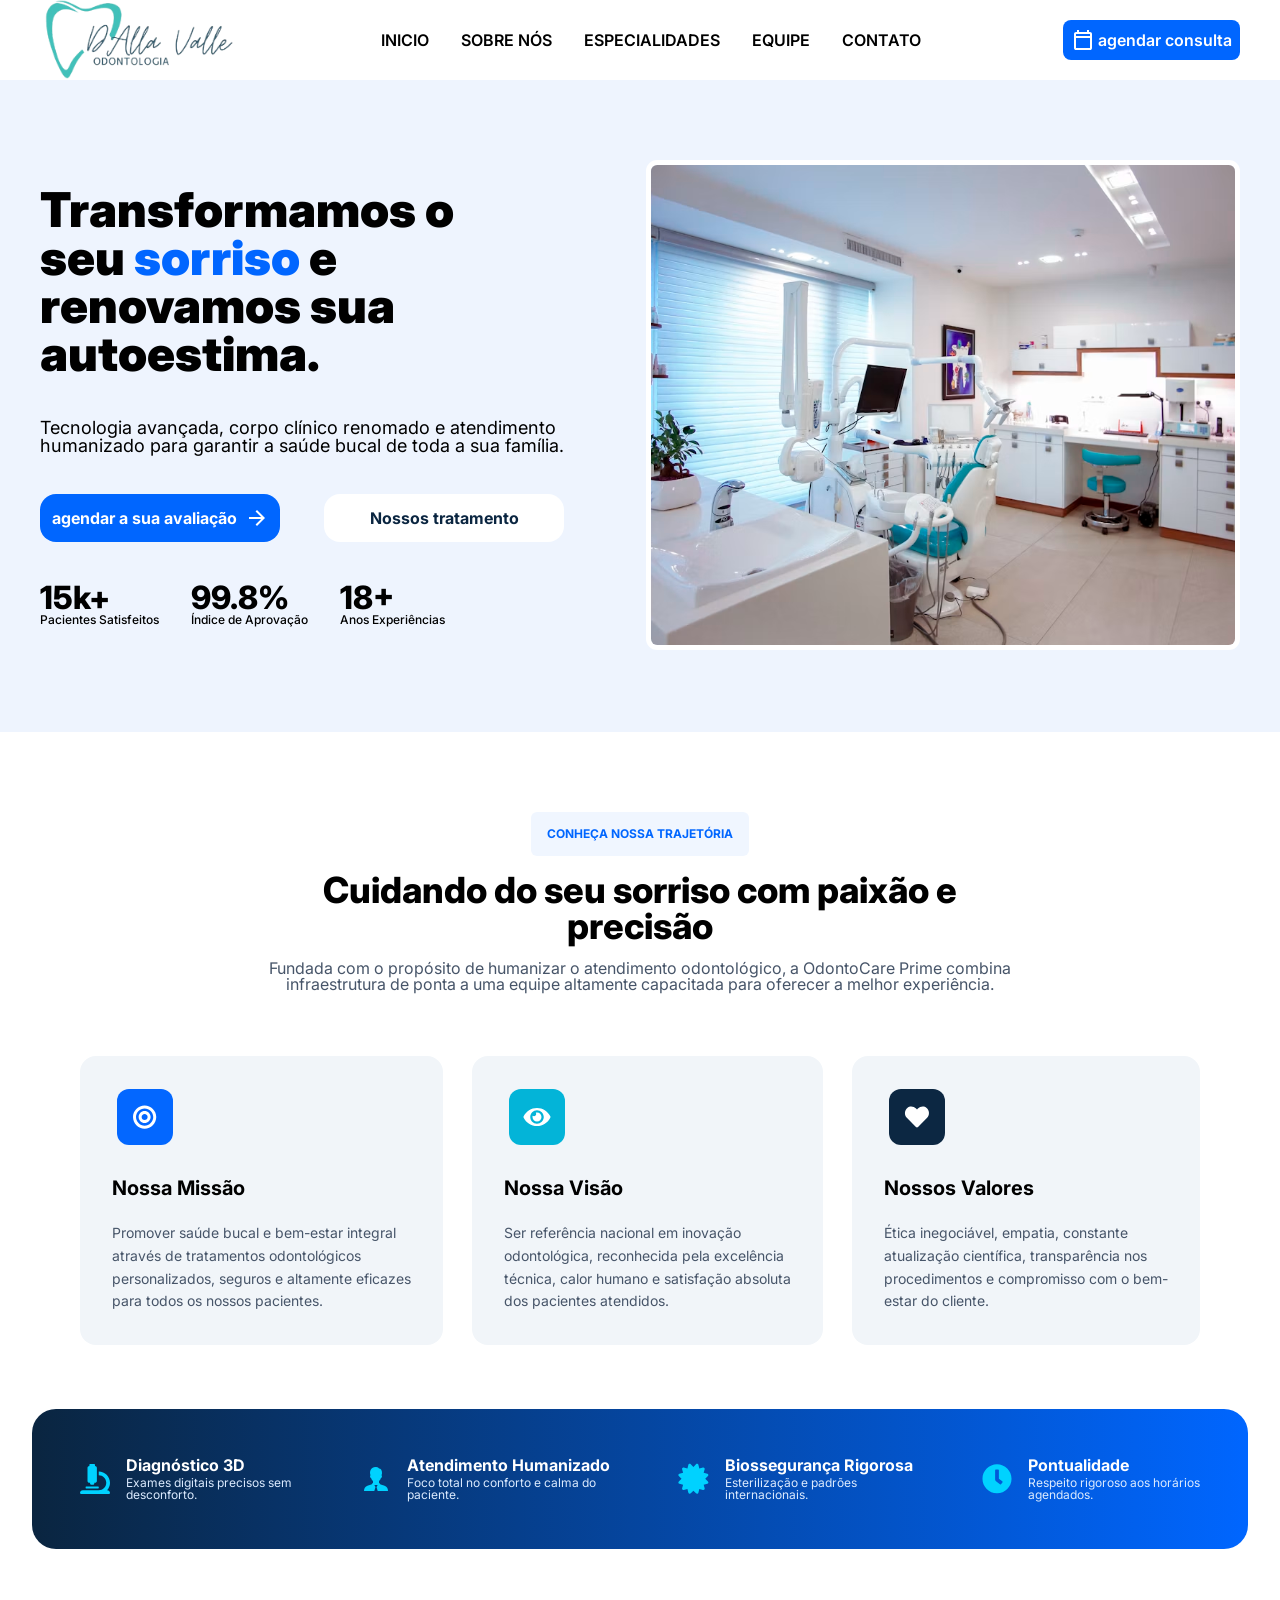
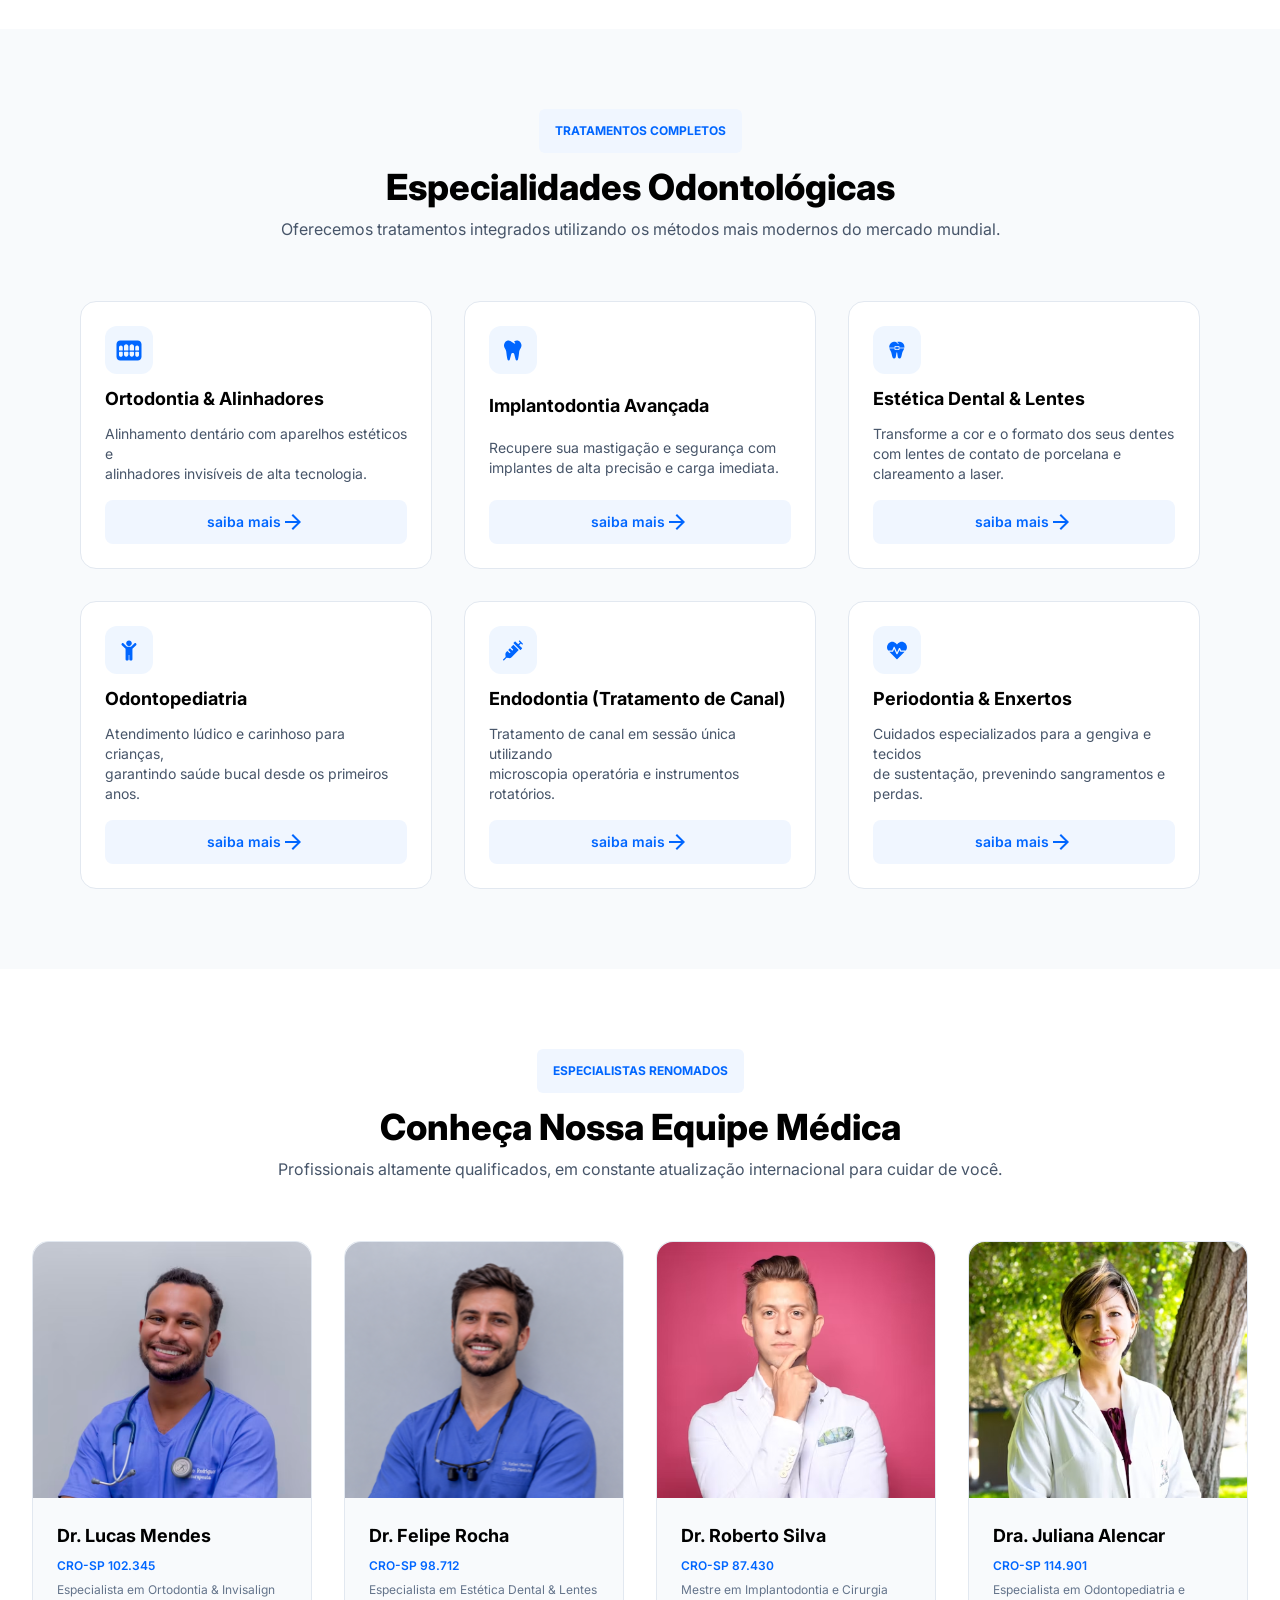
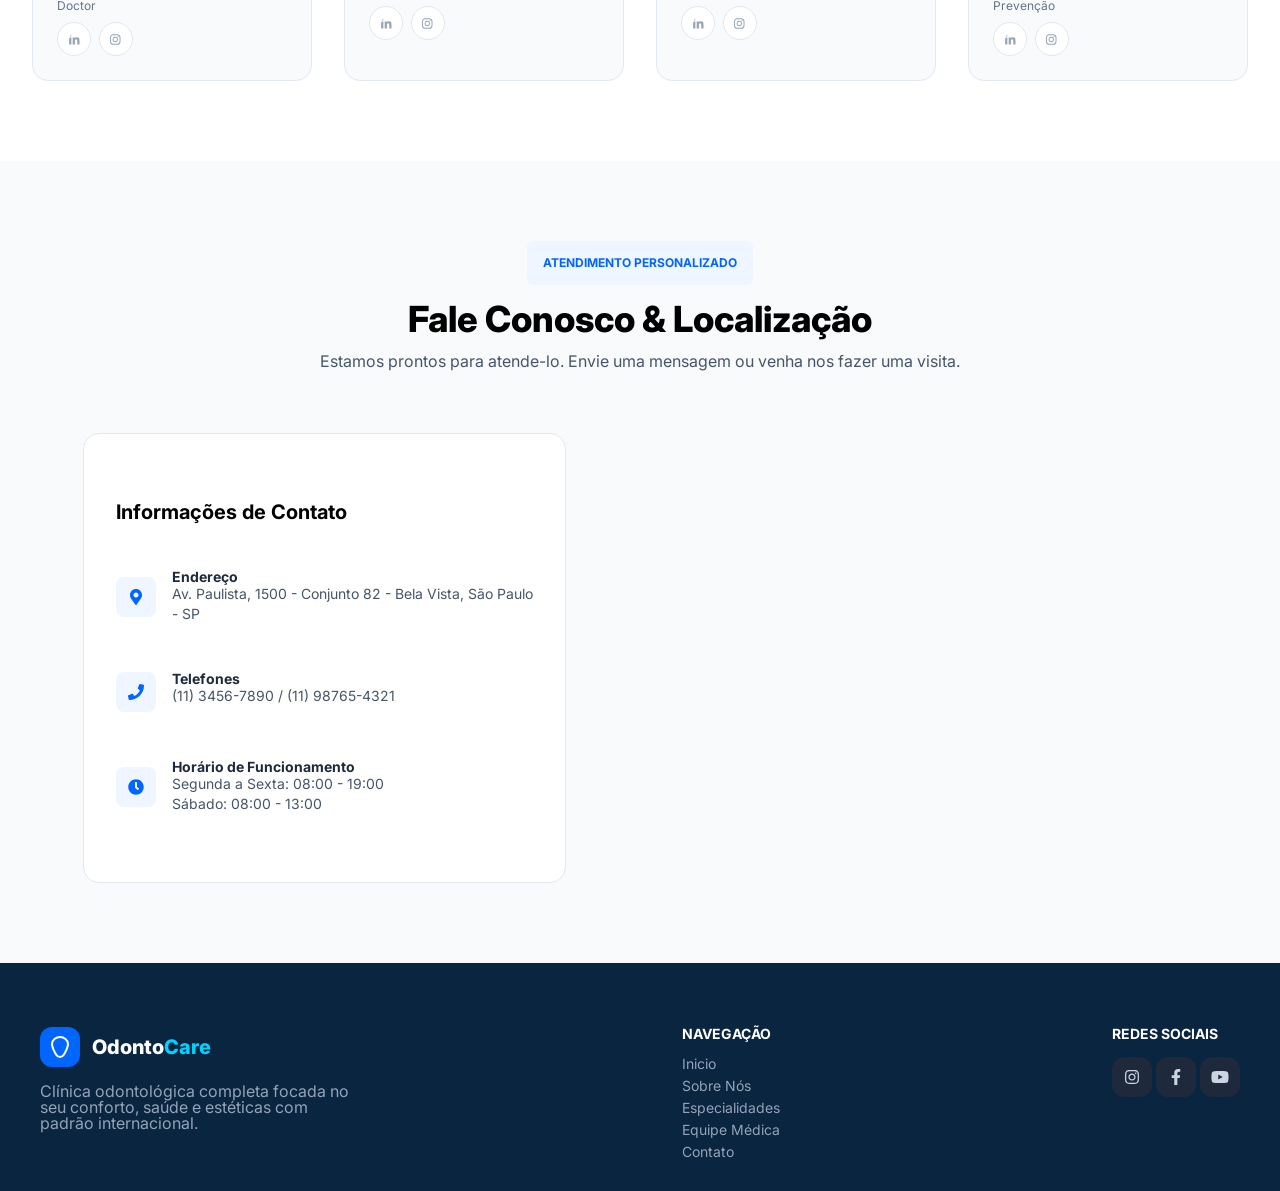
==== index.html @ a1c6c40a "Rename inicio.html to index.html" ====
<!DOCTYPE html>
<html lang="pt-br">
<head>
    <meta charset="UTF-8">
    <meta name="viewport" content="width=device-width, initial-scale=1.0">
    <link rel="stylesheet" href="css/reset.css">
    <link rel="stylesheet" href="css/style.css">
    <link rel="stylesheet" href="css/inicio.css">
    <title>Odontologia Dalla Valle</title>
</head>
<body>
    <header>
        <div class="containerHeader">
            <div class="logo">
                <a href="inicio.html">
                    <img src="img/logo.png" alt="logo">
                </a>
            </div>
            <nav>
                <a href="inicio.html">inicio</a>
                <a href="sobre.html">sobre nós</a>
                <a href="especialidades.html">especialidades</a>
                <a href="equipe.html">equipe</a>
                <a href="contato.html">contato</a>
            </nav>
            <div class="botaocta">
                <a href="whatsapp">
                    <svg xmlns="http://www.w3.org/2000/svg" height="24px" viewBox="0 -960 960 960" width="24px" fill="currentColor"><path d="M200-80q-33 0-56.5-23.5T120-160v-560q0-33 23.5-56.5T200-800h40v-80h80v80h320v-80h80v80h40q33 0 56.5 23.5T840-720v560q0 33-23.5 56.5T760-80H200Zm0-80h560v-400H200v400Zm0-480h560v-80H200v80Zm0 0v-80 80Z"/></svg>
                    agendar consulta
                </a>
            </div>
        </div>
        
    </header>
    <main>
        <section class="inicio">
            <div class="containerInicio">
                <div class="containerText">
                    <h1>Transformamos o<br>
                        seu <b style="color: #0066FF;">sorriso</b> e<br>
                        renovamos sua<br>
                        autoestima.
                    </h1>
                    <h2>
                        Tecnologia avançada, corpo clínico renomado e atendimento<br>
                        humanizado para garantir a saúde bucal de toda a sua família.
                    </h2>
                    <div class="buttons">
                        <a href="" id="button1">
                            agendar a sua avaliação
                            <svg xmlns="http://www.w3.org/2000/svg" height="24px" viewBox="0 -960 960 960" width="24px" fill="currentColor"><path d="M647-440H160v-80h487L423-744l57-56 320 320-320 320-57-56 224-224Z"/></svg>
                        </a>
                        <a href="" id="button2">Nossos tratamento</a>
                    </div>
                    <div class="stats">
                        <div class="info">
                            <h3>15k+</h3>
                            <p>Pacientes Satisfeitos</p>
                        </div>
                        <div class="info">
                            <h3>99.8%</h3>
                            <p>Índice de Aprovação</p>
                        </div>
                        <div class="info">
                            <h3>18+</h3>
                            <p>Anos Experiências</p>
                        </div>
                    </div>
                </div>
                <div id="imgInicio">
                    <img src="img/Dentista sorrindo e atendendo paciente.svg" alt="clinica">
                </div>
            </div>    
        </section>
        <section class="sobre">
            <div class="containerSobre">
                <div class="tituloSobre">
                    <p style="font-size: 0.75rem; color: #0066FF; padding: 1rem; background-color: #F0F6FF; border-radius: 6px; font-weight: 700;">CONHEÇA NOSSA TRAJETÓRIA</p>
                    <h2>Cuidando do seu sorriso com paixão e<br>precisão</h2>
                    <p style="font-size: 1rem; color: #475569; text-align: center; font-weight: 400;">Fundada com o propósito de humanizar o atendimento odontológico, a OdontoCare Prime combina<br>infraestrutura de ponta a uma equipe altamente capacitada para oferecer a melhor experiência.</p>
                </div>
                <div class="cartoesSobre">
                    <div class="cartao">
                        <img src="img/missao.svg" alt="missão">
                        <h3>Nossa Missão</h3>
                        <p>Promover saúde bucal e bem-estar integral
                        <br>através de tratamentos odontológicos
                        <br>personalizados, seguros e altamente eficazes
                        <br>para todos os nossos pacientes.</p>
                    </div>
                    <div class="cartao">
                        <img src="img/visao.svg" alt="visão">
                        <h3>Nossa Visão</h3>
                        <p>Ser referência nacional em inovação
                        <br>odontológica, reconhecida pela excelência
                        <br>técnica, calor humano e satisfação absoluta
                        <br>dos pacientes atendidos.</p>
                    </div>
                    <div class="cartao">
                        <img src="img/valor.svg" alt="valor">
                        <h3>Nossos Valores</h3>
                        <p>Ética inegociável, empatia, constante
                        <br>atualização científica, transparência nos
                        <br>procedimentos e compromisso com o bem-
                        <br>estar do cliente.</p>
                    </div>
                </div>
                <div class="beneficiosSobre">
                    <div class="beneficio">
                        <img src="img/diagnostico.svg" alt="">
                        <div class="textoBeneficio">
                            <h2>Diagnóstico 3D</h2>
                            <p>Exames digitais precisos sem
                            <br>desconforto.</p>
                        </div>
                    </div>
                    <div class="beneficio">
                        <img src="img/humanizado.png" alt="">
                        <div class="textoBeneficio">
                            <h2>Atendimento Humanizado</h2>
                            <p>Foco total no conforto e calma do
                            <br>paciente.</p>
                        </div>
                    </div>
                    <div class="beneficio">
                        <img src="img/biossegurança.svg" alt="">
                        <div class="textoBeneficio">
                            <h2>Biossegurança Rigorosa</h2>
                            <p>Esterilização e padrões
                            <br>internacionais.</p>
                        </div>
                    </div>
                    <div class="beneficio">
                        <img src="img/pontualidade.svg" alt="">
                        <div class="textoBeneficio">
                            <h2>Pontualidade</h2>
                            <p>Respeito rigoroso aos horários
                            <br>agendados.</p>
                        </div>
                    </div>
                </div>
            </div>
        </section>
        <section class="containerEspecialidades">
            <div class="containerSobre" style="display: flex; flex-direction: column; gap: 4rem;">
                <div class="tituloEspecialidades">
                    <p style="font-size: 0.75rem; color: #0066FF; padding: 1rem; background-color: #F0F6FF; border-radius: 6px; font-weight: 700;">TRATAMENTOS COMPLETOS</p>
                    <h2>Especialidades Odontológicas</h2>
                    <p style="font-size: 1rem; color: #475569; text-align: center; font-weight: 400;">Oferecemos tratamentos integrados utilizando os métodos mais modernos do mercado mundial.</p>
                </div>
                <div class="especialidades">
                    <div class="cartaoEspecialidades">
                        <img src="img/alinhador.svg" alt="alinhador dental">
                        <h3>Ortodontia & Alinhadores</h3>
                        <p>Alinhamento dentário com aparelhos estéticos e
                        <br>alinhadores invisíveis de alta tecnologia.</p>
                        <a href="">saiba mais<svg xmlns="http://www.w3.org/2000/svg" height="24px" viewBox="0 -960 960 960" width="24px" fill="currentColor"><path d="M647-440H160v-80h487L423-744l57-56 320 320-320 320-57-56 224-224Z"/></svg></a>
                    </div>
                    <div class="cartaoEspecialidades">
                        <img src="img/implantodontia.svg" alt="dente">
                        <h3>Implantodontia Avançada</h3>
                        <p>Recupere sua mastigação e segurança com
                        <br>implantes de alta precisão e carga imediata.</p>
                        <a href="">saiba mais<svg xmlns="http://www.w3.org/2000/svg" height="24px" viewBox="0 -960 960 960" width="24px" fill="currentColor"><path d="M647-440H160v-80h487L423-744l57-56 320 320-320 320-57-56 224-224Z"/></svg></a>
                    </div>
                    <div class="cartaoEspecialidades">
                        <img src="img/estetica.svg" alt="lente dental">
                        <h3>Estética Dental & Lentes</h3>
                        <p>Transforme a cor e o formato dos seus dentes
                        <br>com lentes de contato de porcelana e
                        <br>clareamento a laser.</p>
                        <a href="">saiba mais<svg xmlns="http://www.w3.org/2000/svg" height="24px" viewBox="0 -960 960 960" width="24px" fill="currentColor"><path d="M647-440H160v-80h487L423-744l57-56 320 320-320 320-57-56 224-224Z"/></svg></a>
                    </div>
                    <div class="cartaoEspecialidades">
                        <img src="img/odontopediatria.svg" alt="alinhador dental">
                        <h3>Odontopediatria</h3>
                        <p>Atendimento lúdico e carinhoso para crianças,
                        <br>garantindo saúde bucal desde os primeiros anos.</p>
                        <a href="">saiba mais<svg xmlns="http://www.w3.org/2000/svg" height="24px" viewBox="0 -960 960 960" width="24px" fill="currentColor"><path d="M647-440H160v-80h487L423-744l57-56 320 320-320 320-57-56 224-224Z"/></svg></a>
                    </div>
                    <div class="cartaoEspecialidades">
                        <img src="img/edodontia.svg" alt="alinhador dental">
                        <h3>Endodontia (Tratamento de Canal)</h3>
                        <p>Tratamento de canal em sessão única utilizando
                        <br>microscopia operatória e instrumentos rotatórios.</p>
                        <a href="">saiba mais<svg xmlns="http://www.w3.org/2000/svg" height="24px" viewBox="0 -960 960 960" width="24px" fill="currentColor"><path d="M647-440H160v-80h487L423-744l57-56 320 320-320 320-57-56 224-224Z"/></svg></a>
                    </div>
                    <div class="cartaoEspecialidades">
                        <img src="img/periodontia.svg" alt="alinhador dental">
                        <h3>Periodontia & Enxertos</h3>
                        <p>Cuidados especializados para a gengiva e tecidos
                        <br>de sustentação, prevenindo sangramentos e
                        <br>perdas.</p>
                        <a href="">saiba mais<svg xmlns="http://www.w3.org/2000/svg" height="24px" viewBox="0 -960 960 960" width="24px" fill="currentColor"><path d="M647-440H160v-80h487L423-744l57-56 320 320-320 320-57-56 224-224Z"/></svg></a>
                    </div>
                </div>
            </div>
        </section>
        <section class="equipe">
            <div class="containerEquipe">
                <div class="tituloContainer">
                    <p style="font-size: 0.75rem; color: #0066FF; padding: 1rem; background-color: #F0F6FF; border-radius: 6px; font-weight: 700;">ESPECIALISTAS RENOMADOS</p>
                    <h2 style="font-size: 2.25rem; font-weight: 800;">Conheça Nossa Equipe Médica</h2>
                    <p style="font-size: 1rem; color: #475569; text-align: center; font-weight: 400;">Profissionais altamente qualificados, em constante atualização internacional para cuidar de você.</p>
                </div>
                <div class="containerCartoesEquipe">
                    <div class="cartaoEquipe">
                        <img src="img/lucas.svg" alt="" style="width: 278px;">
                        <div class="espacoEquipe">
                            <h3>Dr. Lucas Mendes</h3>
                            <p class="cro"class="cro">CRO-SP 102.345</p>
                            <p class="especialidadeEquipe">Especialista em Ortodontia & Invisalign
                            <br>Doctor</p>
                            <div class="linksEquipe">
                                <a href=""><img src="img/linkedin.svg" alt=""></a>
                                <a href=""><img src="img/instagram.svg" alt=""></a>
                            </div>
                        </div>
                    </div>
                    <div class="cartaoEquipe">
                        <img src="img/felipe.svg" alt="" style="width: 278px;">
                        <div class="espacoEquipe">
                            <h3>Dr. Felipe Rocha</h3>
                            <p class="cro">CRO-SP 98.712</p>
                            <p class="especialidadeEquipe">Especialista em Estética Dental & Lentes</p>
                            <div class="linksEquipe">
                                <a href=""><img src="img/linkedin.svg" alt=""></a>
                                <a href=""><img src="img/instagram.svg" alt=""></a>
                            </div>
                        </div>
                    </div>
                    <div class="cartaoEquipe">
                        <img src="img/roberto.svg" alt="">
                        <div class="espacoEquipe">
                            <h3>Dr. Roberto Silva</h3>
                            <p class="cro">CRO-SP 87.430</p>
                            <p class="especialidadeEquipe">Mestre em Implantodontia e Cirurgia</p>
                            <div class="linksEquipe">
                                <a href=""><img src="img/linkedin.svg" alt=""></a>
                                <a href=""><img src="img/instagram.svg" alt=""></a>
                            </div>
                        </div>                    
                    </div>
                    <div class="cartaoEquipe">
                        <img src="img/juliana.svg" alt="">
                        <div class="espacoEquipe">
                            <h3>Dra. Juliana Alencar</h3>
                            <p class="cro">CRO-SP 114.901</p>
                            <p class="especialidadeEquipe">Especialista em Odontopediatria e
                            <br>Prevenção</p>
                            <div class="linksEquipe">
                                <a href=""><img src="img/linkedin.svg" alt=""></a>
                                <a href=""><img src="img/instagram.svg" alt=""></a>
                            </div>
                        </div>                        
                    </div>
                </div>
            </div>
        </section>
        <section class="contato">
            <div class="containerContato">
                <div class="textoContato">
                    <p style="font-size: 0.75rem; color: #0066FF; padding: 1rem; background-color: #F0F6FF; border-radius: 6px; font-weight: 700;">ATENDIMENTO PERSONALIZADO</p>
                    <h2 style="font-size: 2.25rem; font-weight: 800;">Fale Conosco & Localização</h2>
                    <p style="font-size: 1rem; color: #475569; text-align: center; font-weight: 400;">Estamos prontos para atende-lo. Envie uma mensagem ou venha nos fazer uma visita.</p>  
                </div>
                <div class="containerLocalizacao">
                    <div class="infoLocalizacao">
                        <h3>Informações de Contato</h3>
                        <div class="cardLocalizacao">
                            <img src="img/localizacao.svg" alt="Localização">
                            <div class="textoLocalizacao">
                                <h4>Endereço</h4>
                                <p>Av. Paulista, 1500 - Conjunto 82 - Bela Vista, São Paulo
                                <br>- SP</p>
                            </div>
                        </div>
                        <div class="cardLocalizacao">
                            <img src="img/telefone.svg" alt="Telefone">
                            <div class="textoLocalizacao">
                                <h4>Telefones</h4>
                                <p>(11) 3456-7890 / (11) 98765-4321</p>
                            </div>
                        </div>
                        <div class="cardLocalizacao">
                            <img src="img/horario.svg" alt="Horario">
                            <div class="textoLocalizacao">
                                <h4>Horário de Funcionamento</h4>
                                <p>Segunda a Sexta: 08:00 - 19:00
                                <br>Sábado: 08:00 - 13:00</p>
                            </div>
                        </div>
                    </div>
                    <iframe src="https://www.google.com/maps/embed?pb=!1m18!1m12!1m3!1d7285.02369017896!2d-54.253867864608736!3d-24.083489206616523!2m3!1f0!2f0!3f0!3m2!1i1024!2i768!4f13.1!3m3!1m2!1s0x94f4afee5c29e2d5%3A0x535a5b38673f8180!2sPra%C3%A7a%20Castelo%20Branco!5e0!3m2!1spt-BR!2sbr!4v1790951157004!5m2!1spt-BR!2sbr" width="600" height="450" style="border:0;" allowfullscreen="" loading="lazy" referrerpolicy="strict-origin-when-cross-origin"></iframe>
                </div>
            </div>
        </section>
    </main>
    <footer>
        <section id="containerFooter">
            <div class="divFooter">
                <div class="tituloFooter">
                    <img src="img/logoFooter.svg" alt="OdontoCare">
                    <h3 style="font-size: 1.25rem; font-weight: 800;">Odonto<b style="color: #00D2FF;">Care</b></h3>
                </div>
                <p style="color: #94A3B8;">Clínica odontológica completa focada no
                <br>seu conforto, saúde e estéticas com
                <br>padrão internacional.</p>
            </div>
            <div class="divFooter">
                <h4>NAVEGAÇÃO</h4>
                <nav class="navFooter"> 
                    <a href="">Inicio</a>
                    <a href="">Sobre Nós</a>
                    <a href="">Especialidades</a>
                    <a href="">Equipe Médica</a>
                    <a href="">Contato</a>
                </nav>
            </div>
            <div class="divFooter">
                <h4>REDES SOCIAIS</h4>
                <nav class="redesSociaisFooter">
                    <a href=""><img src="img/instaFooter.svg" alt="Instagram"></a>
                    <a href=""><img src="img/facebook.svg" alt="Facebook"></a>
                    <a href=""><img src="img/yt.svg" alt="Youtube"></a>
                </nav>      
            </div>
        </section>
    </footer>
</body>
</html>
---- css/style.css ----
/*fontes*/
@import url('https://fonts.googleapis.com/css2?family=Inter:ital,opsz,wght@0,14..32,100..900;1,14..32,100..900&display=swap');

header{
    font-family: "Inter", sans-serif;
    font-optical-sizing: auto;
    font-weight: 600;
    font-style: normal;
    font-size: 1rem;
    display: flex;
    justify-content: center;
    align-items: center;
    gap: 200px;
    width: auto;
    height: 80px;
    background-color: #fff;
}
header .containerHeader{
    width: 100%;
    max-width: 1200px;
    display: flex;
    align-items: center;
    justify-content: space-between;
}
header .logo img{
    height: 80px;
    transition: 0.5s;
}
header .logo img:hover{
    transform: scale(1.05);
}
header nav{
    display: flex;
    justify-content: center;
    align-items: center;
    gap: 2rem;
}
header nav a{
    text-decoration: none;
    color: black;
    font-size: 1rem;
    text-transform: uppercase;
    transition: 0.5s;
}
header nav a:hover{
    transform: scale(1.1);
    color: #0066FF;
}

header .botaocta a{
    display: flex;
    justify-content: center;
    align-items: center;
    gap: 0.2rem;
    color: black;
    text-decoration: none;
    background-color: #0066FF;
    padding: 0.5rem;
    border-radius: 0.5rem;
    color: white;
    transition: 0.3s;
}
header .botaocta a:hover{
    transform: scale(1.05);
    color: #000;
}

main .inicio{
    padding: 5rem 0px;
    font-family: "Inter", sans-serif;
    font-optical-sizing: auto;
    font-style: normal;
    background-color: #EEF4FE;
    display: flex;
    justify-content: center;
    align-items: center;
}

.containerInicio{
    width: 100%;
    max-width: 1200px;
    display: flex;
    justify-content: space-between;
    align-items: center;
}
.containerInicio .containerText{
    display: flex;
    flex-direction: column;
    justify-content: center;
    align-items: flex-start;
    gap: 2.5rem;
}
.containerInicio .containerText h1{
    font-size: 3rem;
    font-weight: 900;
}
.containerInicio .containerText h2{
    font-size: 1.13rem;
    font-weight: 400;
}
main .inicio .buttons{
    width: 100%;
    display: flex;
    justify-content: space-between;
    align-items: center;
}
main .inicio .buttons a{
    display: flex;
    align-items: center;
    width: 15rem;
    height: 3rem;
    text-decoration: none;
    font-weight: 700;
    transition: 0.3s;
}
main .inicio .buttons #button1{
    background-color: #0066FF;
    color: #fff;
    border-radius: 1rem;
    display: flex;
    justify-content: center;
    gap: 0.5rem;
}
main .inicio .buttons #button1:hover{
    background-color: #00317a;
    color: #fff;
    transform: scale(1.05);
}
main .inicio .buttons #button2{
    background-color: #FFFFFF;
    color: #0A2540;
    border-radius: 1rem;
    display: flex;
    justify-content: center;
}
main .inicio .buttons #button2:hover{
    background-color: #8d8d8d;
    color: #0A2540;
    transform: scale(1.05);
}

main .inicio .stats{
    display: flex;
    justify-content: flex-start;
    align-items: center;
    gap: 2rem;
}
main .inicio .stats h3{
    font-size: 2rem;
    font-weight: 800;
}
main .inicio .stats p{
    font-size: 0.75rem;
    font-weight: 500;
}


main .inicio #imgInicio img{
    border-radius: 0.7rem;
    border: 5px solid #ffffff;
}


main .sobre{
    display: flex;
    flex-direction: column;
    justify-content: center;
    align-items: center;
    background-color: #fff;
    padding: 5rem;
    font-family: "Inter", sans-serif;
    font-optical-sizing: auto;
    font-style: normal;
}
main .sobre .containerSobre{
    width: 100%;
    max-width: 1200px;
    display: flex;
    flex-direction: column;
    justify-content: space-between;
    align-items: center;
    gap: 4rem;
}
main .sobre .containerSobre .tituloSobre{
    display: flex;
    justify-content: space-between;
    gap: 1rem;
    align-items: center;
    flex-direction: column;
}
main .sobre .containerSobre .tituloSobre h2{
    text-align: center;
    font-weight: 800;
    font-size: 2.25rem;
}
main .sobre .containerSobre .cartoesSobre{
    width: 100%;
    display: flex;
    justify-content: space-between;
    align-items: center;
}
main .sobre .containerSobre .cartoesSobre .cartao{
    display: flex;
    flex-direction: column;
    justify-content: space-between;
    align-items: flex-start;
    gap: 1.5rem;
    padding: 2rem;
    background-color: #F1F5F9;
    border-radius: 1rem;
}
main .sobre .containerSobre .cartoesSobre .cartao h3{
    font-size: 1.25rem;
    font-weight: 700;
}
main .sobre .containerSobre .cartoesSobre .cartao p{
    font-size: 0.875rem;
    color: #475569;
    line-height: 1.63;
}

main .sobre .containerSobre .beneficiosSobre{
    display: flex;
    justify-content: space-between;
    width: 100%;
    align-items: center;
    background: #0A2540;
    padding: 3rem;
    border-radius: 1.5rem;
    background: linear-gradient(90deg,rgba(10, 37, 64, 1) 0%, rgba(0, 102, 255, 1) 100%);
}
main .sobre .containerSobre .beneficiosSobre .beneficio{
    display: flex;
    justify-content: center;
    align-items: center;
    gap: 1rem;
}
main .sobre .containerSobre .beneficiosSobre .beneficio .textoBeneficio{
    display: flex;
    flex-direction: column;
    gap: 0.25rem
}
main .sobre .containerSobre .beneficiosSobre .beneficio .textoBeneficio h2{
    color: #fff;
    font-size: 1rem;
    font-weight: 700;
}
main .sobre .containerSobre .beneficiosSobre .beneficio .textoBeneficio p{
    color: #DBEAFE;
    font-size: 0.75rem;
}

main .containerEspecialidades{
    display: flex;
    justify-content: center;
    align-items: center;
    font-family: "Inter", sans-serif;
    font-optical-sizing: auto;
    font-style: normal;
    background-color: #F8FAFC;
    padding: 5rem;
}

.containerEspecialidades .containerSobre .tituloEspecialidades{
    display: flex;
    flex-direction: column;
    justify-content: center;
    align-items: center;
    gap: 1rem;
}
.containerEspecialidades .containerSobre .tituloEspecialidades h2{
    font-size: 2.25rem;
    font-weight: 800;
}

.containerEspecialidades .containerSobre .especialidades{
    display: grid;
    gap: 2rem;
    grid-template-columns: repeat(3, 1fr)
}
.containerEspecialidades .containerSobre .especialidades .cartaoEspecialidades{
    display: flex;
    flex-direction: column;
    justify-content: space-between;
    align-items: flex-start;
    gap: 1rem;
    padding: 1.5rem;
    background-color: #FFFFFF;
    border-radius: 1rem;
    border: solid 1px #E2E8F0;
}
.containerEspecialidades .containerSobre .especialidades .cartaoEspecialidades h3{
    font-size: 1.125rem;
    font-weight: 700;
}
.containerEspecialidades .containerSobre .especialidades .cartaoEspecialidades p{
    font-size: 0.875rem;
    color: #475569;
    font-weight: 400;
    line-height: 1.43;
}
.containerEspecialidades .containerSobre .especialidades .cartaoEspecialidades a{
    width: 100%;
    display: flex;
    align-items: center;
    justify-content: center;
    background-color: #F0F6FF;
    border-radius: 0.5rem;
    color: #0066FF;
    text-decoration: none;
    padding: 10px 0px;
    font-size: 0.875rem;
    font-weight: 600;
}
main .equipe, main .contato{
    display: flex;
    flex-direction: column;
    justify-content: center;
    align-items: center;
    background-color: #fff;
    padding: 5rem;
    font-family: "Inter", sans-serif;
    font-optical-sizing: auto;
    font-style: normal;
}
main .equipe .containerEquipe, main .contato .containerContato{
    display: flex;
    flex-direction: column;
    gap: 4rem;
}
main .equipe .containerEquipe .tituloContainer{
    display: flex;
    flex-direction: column;
    justify-content: center;
    align-items: center;
    gap: 1rem
}
main .equipe .containerEquipe .containerCartoesEquipe{
    display: flex;
    justify-content: center;
    gap: 2rem;
}
main .equipe .containerEquipe .containerCartoesEquipe .cartaoEquipe{
    display: flex;
    flex-direction: column;
    background-color: #F8FAFC;
    border: 1px solid  #E2E8F0;
    border-radius: 1rem;
}
main .equipe .containerEquipe .containerCartoesEquipe .cartaoEquipe img{
    border-radius: 1rem 1rem 0rem 0rem;
}
main .equipe .containerEquipe .containerCartoesEquipe .cartaoEquipe .espacoEquipe{
    display: flex;
    flex-direction: column;
    align-items: flex-start;
    gap: 0.5rem;
    padding: 1.5rem;
}
main .equipe .containerEquipe .containerCartoesEquipe .cartaoEquipe .espacoEquipe h3{
    font-size: 1.125rem;
    font-weight: 700;
    line-height: 1.55;
}
main .equipe .containerEquipe .containerCartoesEquipe .cartaoEquipe .espacoEquipe .cro{
    font-size: 0.75rem;
    font-weight: 600;
    color: #0066FF;
    line-height: 1.333;
}
main .equipe .containerEquipe .containerCartoesEquipe .cartaoEquipe .especialidadeEquipe{
    color: #64748B;
    font-size: 0.75rem;
    line-height: 1.333;
}
main .equipe .containerEquipe .containerCartoesEquipe .cartaoEquipe .linksEquipe{
    display: flex;
    justify-content: center;
    align-items: center;
    gap: 0.5rem;
}
main .equipe .containerEquipe .containerCartoesEquipe .cartaoEquipe .linksEquipe a{
    display: flex;
    justify-content: center;
    align-items: center;
    background-color: #FFFFFF;
    border: solid 1px #E2E8F0;
    height: 2rem;
    width: 2rem;
    border-radius: 50%;
    transition: 0.2s;
}
main .equipe .containerEquipe .containerCartoesEquipe .cartaoEquipe .linksEquipe a:hover{
    transform: scale(1.1);
    background-color: rgb(71, 71, 71);
}

main .contato{
    background-color: #F8FAFC;
}
main .contato .containerContato .textoContato{
    display: flex;
    flex-direction: column;
    justify-content: center;
    align-items: center;
    gap: 1rem;
}
main .contato .containerContato .containerLocalizacao{
    display: flex;
    justify-content: center;
    align-items: stretch;
    gap: 2rem;
}
main .contato .containerContato .containerLocalizacao .infoLocalizacao{
    display: flex;
    flex-direction: column;
    justify-content: center;
    gap: 3rem;
    background-color: #fff;
    padding: 2rem;
    border-radius: 1rem;
    border: solid 1px #E2E8F0;
}
main .contato .containerContato .containerLocalizacao .infoLocalizacao h3{
    font-size: 1.25rem;
    font-weight: 700;
}
main .contato .containerContato .containerLocalizacao .infoLocalizacao .cardLocalizacao{
    display: flex;
    gap: 1rem;
}
main .contato .containerContato .containerLocalizacao .infoLocalizacao .cardLocalizacao h4{
    color: #1E293B;
    font-size: 0.875rem;
    font-weight: 700;
}
main .contato .containerContato .containerLocalizacao .infoLocalizacao .cardLocalizacao p{
    color: #475569;
    font-size: 0.875rem;
    font-weight: 400;
    line-height: 1.43;
}
main .contato .containerContato .containerLocalizacao iframe{
    border-radius: 1rem;
}

footer{
    background-color: #0A2540;
    display: flex;
    justify-content: center;
    align-items: center;
    padding: 4rem 0 2rem;
    color: white;
    font-family: "Inter", sans-serif;
    font-optical-sizing: auto;
    font-style: normal;

}
footer #containerFooter{
    display: flex;
    width: 100%;
    max-width: 1200px;
    justify-content: space-between;
    align-items: flex-start;
}
footer #containerFooter .divFooter{
    display: flex;
    flex-direction: column;
    align-items: flex-start;
    gap: 1rem;
}

footer #containerFooter .divFooter .tituloFooter{
    display: flex;
    align-items: center;
    gap: 0.75rem;
}
.navFooter{
    display: flex;
    flex-direction: column;
    gap: 0.5rem;
}
.navFooter a{
    color: #94A3B8;
    text-decoration: none;
    font-weight: 400;
    font-size: 0.875rem;
}
.divFooter nav a{
    display: inline-block;
    transition: 0.2s;
}
.divFooter nav a:hover{
    transform: scale(1.1);
    color: #494949;
}
.divFooter h4{
    font-size: 0.875rem;
    font-weight: 700;
}



/* ==========================================================================
   MEDIA QUERY PARA DISPOSITIVOS MÓVEIS (TELAS ATÉ 768px)
   ========================================================================== */
/* ... Todo o seu CSS padrão (desktop) continua aqui em cima normalmente ... */

/* ==========================================================================
   MEDIA QUERY PARA DISPOSITIVOS MÓVEIS (TELAS ATÉ 768px)
   ========================================================================== */
@media (max-width: 768px) {

    /* --- RESET DE SEGURANÇA CONTRA MARGEM BRANCA --- */
    html, body {
        overflow-x: hidden; 
        width: 100%;
    }

    main .inicio, 
    main .sobre, 
    main .containerEspecialidades, 
    main .equipe, 
    main .contato,
    .containerLocalizacao {
        padding: 3rem 1rem !important; 
        box-sizing: border-box;
        width: 100% !important;
        max-width: 100% !important;
    }

    br {
        display: none !important;
    }

    /* --- 1. HEADER (Cabeçalho) --- */
    header {
        height: auto;
        padding: 1.5rem 1rem;
        gap: 1.5rem;
        width: 100%;
        box-sizing: border-box;
    }
    header .containerHeader {
        flex-direction: column;
        gap: 1.5rem;
        width: 100%;
    }
    header nav {
        flex-direction: column;
        gap: 1rem;
        width: 100%;
    }
    header nav a {
        font-size: 1.1rem;
    }
    header .botaocta, header .botaocta a {
        width: 100%;
        box-sizing: border-box;
    }

    /* --- 2. SEÇÃO INÍCIO (Hero Section) --- */
    .containerInicio {
        flex-direction: column-reverse; 
        gap: 2.5rem;
        text-align: center;
        width: 100%;
        box-sizing: border-box;
    }
    .containerInicio .containerText {
        align-items: center; 
        gap: 2rem;
        width: 100%;
    }
    .containerInicio .containerText h1 {
        font-size: 2rem; 
        line-height: 1.2;
    }
    .containerInicio .containerText h2 {
        font-size: 1rem;
        line-height: 1.4;
    }
    main .inicio #imgInicio {
        width: 100%;
    }
    main .inicio #imgInicio img {
        width: 100%; 
        max-width: 100%;
        height: auto;
        box-sizing: border-box;
    }

    main .inicio .buttons {
        flex-direction: column;
        gap: 1rem;
        width: 100%;
    }
    main .inicio .buttons a {
        width: 100% !important; 
        box-sizing: border-box;
    }

    main .inicio .stats {
        flex-direction: column;
        gap: 1.5rem;
        width: 100%;
        align-items: center;
    }

    /* --- 3. SEÇÃO SOBRE (Trajetória e Cartões) --- */
    main .sobre .containerSobre {
        gap: 2.5rem;
        width: 100%;
    }
    main .sobre .containerSobre .tituloSobre h2 {
        font-size: 1.75rem;
    }
    main .sobre .containerSobre .cartoesSobre {
        flex-direction: column;
        gap: 1.5rem;
        width: 100%;
    }
    main .sobre .containerSobre .cartoesSobre .cartao {
        width: 100% !important;
        box-sizing: border-box;
    }

    main .sobre .containerSobre .beneficiosSobre {
        flex-direction: column;
        align-items: flex-start; 
        gap: 2rem;
        padding: 2rem 1.5rem;
        width: 100%;
        background: linear-gradient(180deg, rgba(10, 37, 64, 1) 0%, rgba(0, 102, 255, 1) 100%); 
        box-sizing: border-box;
    }
    main .sobre .containerSobre .beneficiosSobre .beneficio {
        width: 100%;
        justify-content: flex-start;
    }

    /* --- 4. ESPECIALIDADES --- */
    .containerEspecialidades .containerSobre .tituloEspecialidades h2 {
        font-size: 1.75rem;
        text-align: center;
    }
    .containerEspecialidades .containerSobre .especialidades {
        grid-template-columns: 1fr; 
        width: 100%;
    }
    .containerEspecialidades .containerSobre .especialidades .cartaoEspecialidades {
        width: 100%;
        box-sizing: border-box;
    }

    /* --- 5. EQUIPE & CORREÇÃO DOS ÍCONES (Ajustado aqui dentro!) --- */
    main .equipe .containerEquipe {
        width: 100%;
        gap: 2.5rem;
    }
    main .equipe .containerEquipe .containerCartoesEquipe {
        flex-direction: column;
        gap: 2rem;
        width: 100%;
    }
    main .equipe .containerEquipe .containerCartoesEquipe .cartaoEquipe {
        width: 100%;
        display: flex;
        flex-direction: column;
        align-items: flex-start;
        text-align: left;
        padding-bottom: 1.5rem; 
    }
    
    /* Apenas a foto do médico fica grande */
    main .equipe .containerEquipe .containerCartoesEquipe .cartaoEquipe > img:first-of-type,
    main .equipe .containerEquipe .containerCartoesEquipe .cartaoEquipe > a:first-of-type img {
        width: 100% !important;
        height: auto !important;
        display: block;
    }

    /* CORREÇÃO DOS LINKS: Cria um círculo perfeito e centraliza o ícone lá dentro */
    main .equipe .containerEquipe .containerCartoesEquipe .cartaoEquipe a {
        display: inline-flex !important;  /* inline-flex ajuda a centralizar elementos filhos */
        justify-content: center !important;
        align-items: center !important;
        width: 40px !important;            /* Força uma largura fixa idêntica à altura */
        height: 40px !important;           /* Força uma altura fixa idêntica à largura */
        border-radius: 50% !important;     /* Garante que o fundo/borda vire um círculo perfeito */
        margin-right: 0.75rem;    
        margin-top: 0.75rem; 
        box-sizing: border-box !important;
        padding: 0 !important;             /* Zera paddings antigos que possam distorcer a bola */
    }

    /* CORREÇÃO DAS IMAGENS: Define o tamanho exato do ícone dentro da bola */
    main .equipe .containerEquipe .containerCartoesEquipe .cartaoEquipe a img {
        width: 20px !important;            /* Ícone ligeiramente menor que a bola (40px) */
        height: 20px !important; 
        object-fit: contain !important;
        display: block !important;
        margin: 0 !important;              /* Remove margens que empurram o ícone para o lado */
    }

    /* --- 6. LOCALIZAÇÃO E MAPA --- */
    .containerLocalizacao {
        display: flex;
        flex-direction: column;
        gap: 2rem;
        width: 100% !important;
        box-sizing: border-box;
    }
    .containerLocalizacao .mapa,
    .containerLocalizacao #mapa,
    .containerLocalizacao .mapa-container {
        width: 100% !important;
        height: 300px; 
        box-sizing: border-box;
    }
    .containerLocalizacao iframe {
        width: 100% !important;
        height: 100% !important;
        max-width: 100%;
        border-radius: 1rem;
    }
        /* --- 7. AJUSTE DO FOOTER (Rodapé) --- */
    footer, .footer, main + footer {
        padding: 3rem 1.5rem !important;
        width: 100% !important;
        box-sizing: border-box;
    }

    /* Força o container principal a virar uma coluna centralizada */
    footer div, footer .container, footer .containerFooter {
        display: flex !important;
        flex-direction: column !important;
        align-items: center !important;
        text-align: center !important;
        gap: 2.5rem !important;
        width: 100% !important;
    }

    /* Ajusta o bloco da Logo e texto descritivo */
    footer .logo, footer div:first-child {
        display: flex;
        flex-direction: column;
        align-items: center;
        gap: 1rem;
    }
    footer p {
        font-size: 0.95rem;
        line-height: 1.5;
        max-width: 100%;
        margin: 0;
    }

    /* Ajusta a lista de links de Navegação */
    footer ul, footer nav, footer .navegacao {
        display: flex !important;
        flex-direction: column !important;
        align-items: center !important;
        gap: 0.75rem !important;
        padding: 0;
        margin: 0;
    }

    /* CONTAINER PAI DAS REDES SOCIAIS */
    footer .redes-sociais, footer .redes, footer div:last-child {
        display: flex !important;
        flex-direction: column !important;
        align-items: center !important;
        gap: 1rem !important;
        width: 100% !important;
    }

    /* LINHA DOS ÍCONES: Força os links a ficarem um ao lado do outro na horizontal */
    footer .redes-sociais div, 
    footer div:last-child div,
    footer .icones {
        display: flex !important;
        flex-direction: row !important; /* Lado a lado */
        justify-content: center !important;
        align-items: center !important;
        gap: 1rem !important;
        width: auto !important;
    }

    /* RECONSTRUÇÃO DOS BOTÕES SOCIAIS: Transforma o link em uma bola perfeita */
    footer a[href*="instagram"], 
    footer a[href*="facebook"], 
    footer a[href*="youtube"],
    footer .redes-sociais a,
    footer div:last-child a {
        display: inline-flex !important;
        justify-content: center !important;
        align-items: center !important;
        width: 44px !important;         /* Tamanho ideal para clicar com o polegar */
        height: 44px !important;        /* Altura igual à largura para garantir o círculo */
        background-color: rgba(255, 255, 255, 0.1) !important; /* Fundo cinza translúcido sutil */
        border-radius: 50% !important;  /* Círculo perfeito */
        padding: 0 !important;
        margin: 0 !important;
        box-sizing: border-box !important;
        text-decoration: none !important;
    }

    /* AJUSTE DO TAMANHO VISUAL DOS ÍCONES LÁ DENTRO */
    footer a[href*="instagram"] img, 
    footer a[href*="facebook"] img, 
    footer a[href*="youtube"] img,
    footer .redes-sociais a img,
    footer div:last-child a img {
        width: 24px !important;         /* Aumentado de 20px para 24px */
        height: 24px !important;        /* Força a proporção correta */
        object-fit: contain !important;
        display: block !important;
        margin: 0 !important;           /* Remove margens antigas que causavam desalinhamento */
    }

} /* <--- Esse fechamento de chave encerra a Media Query */
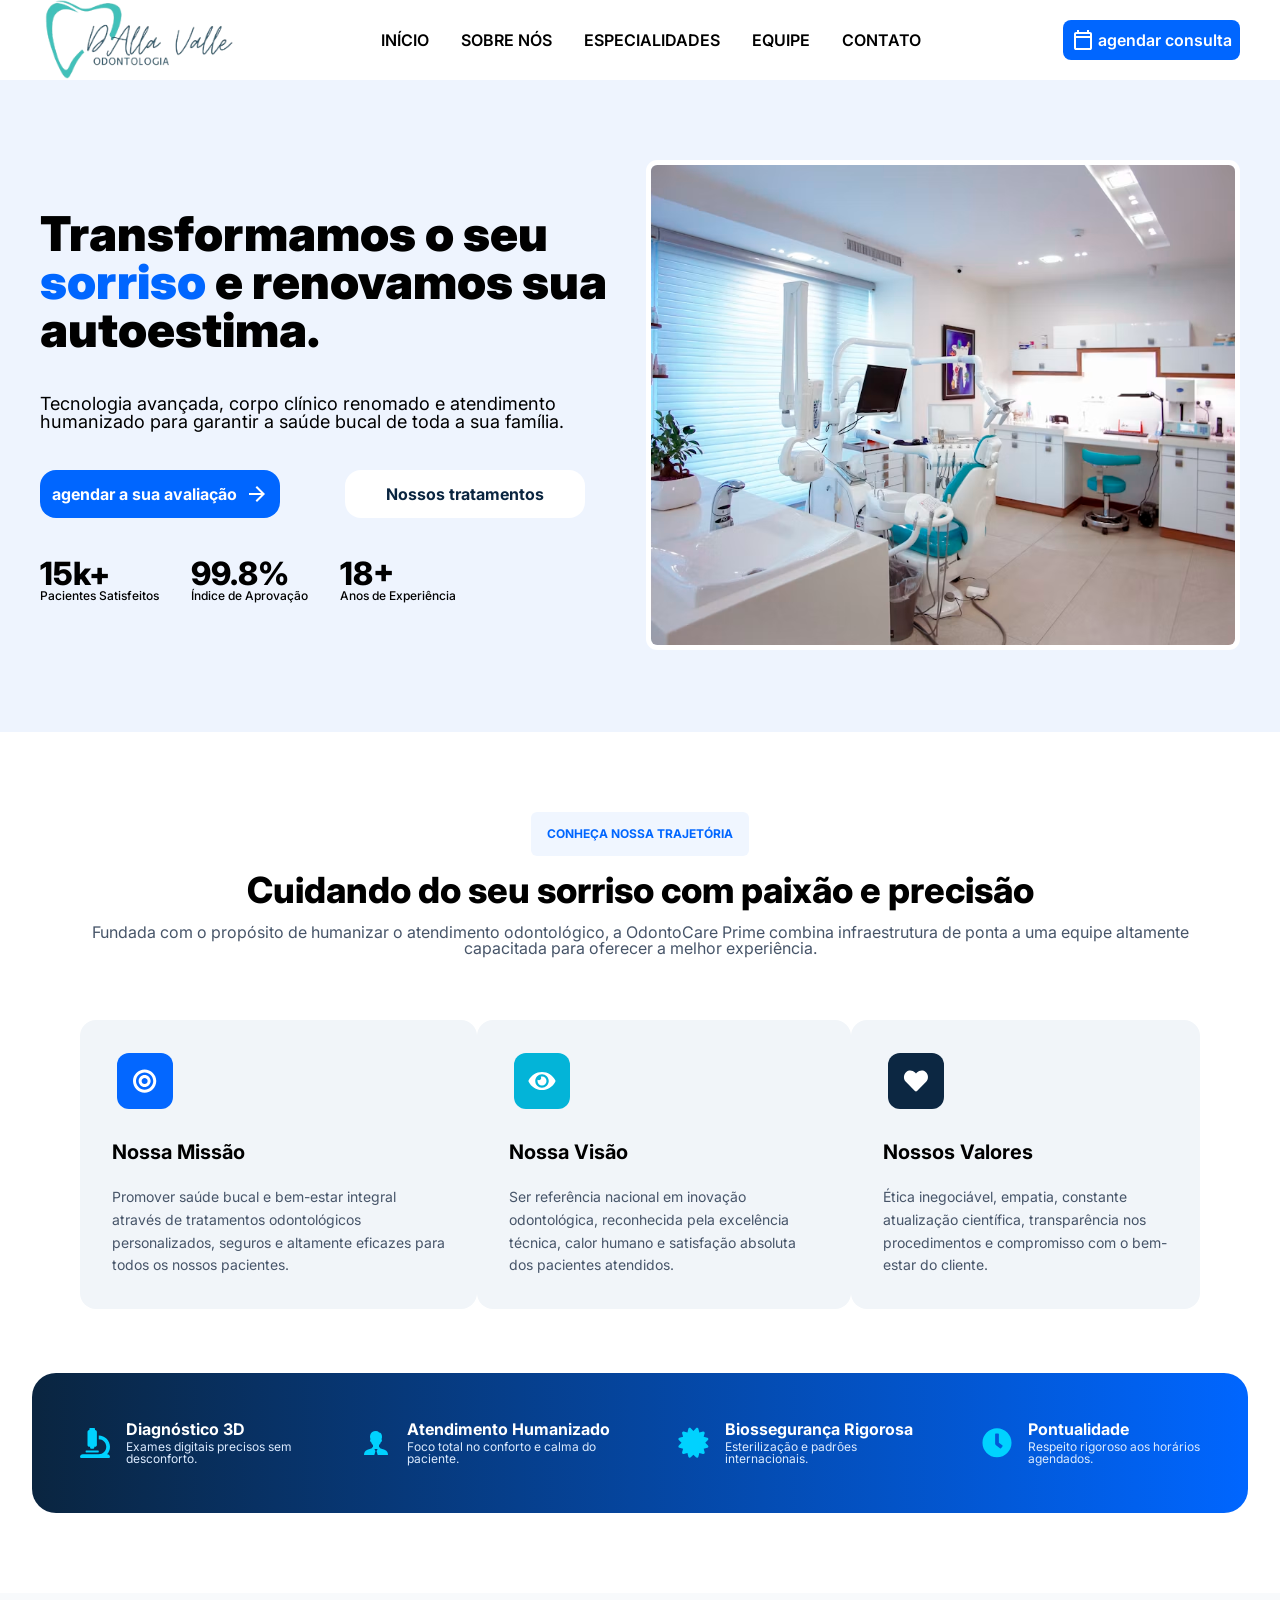
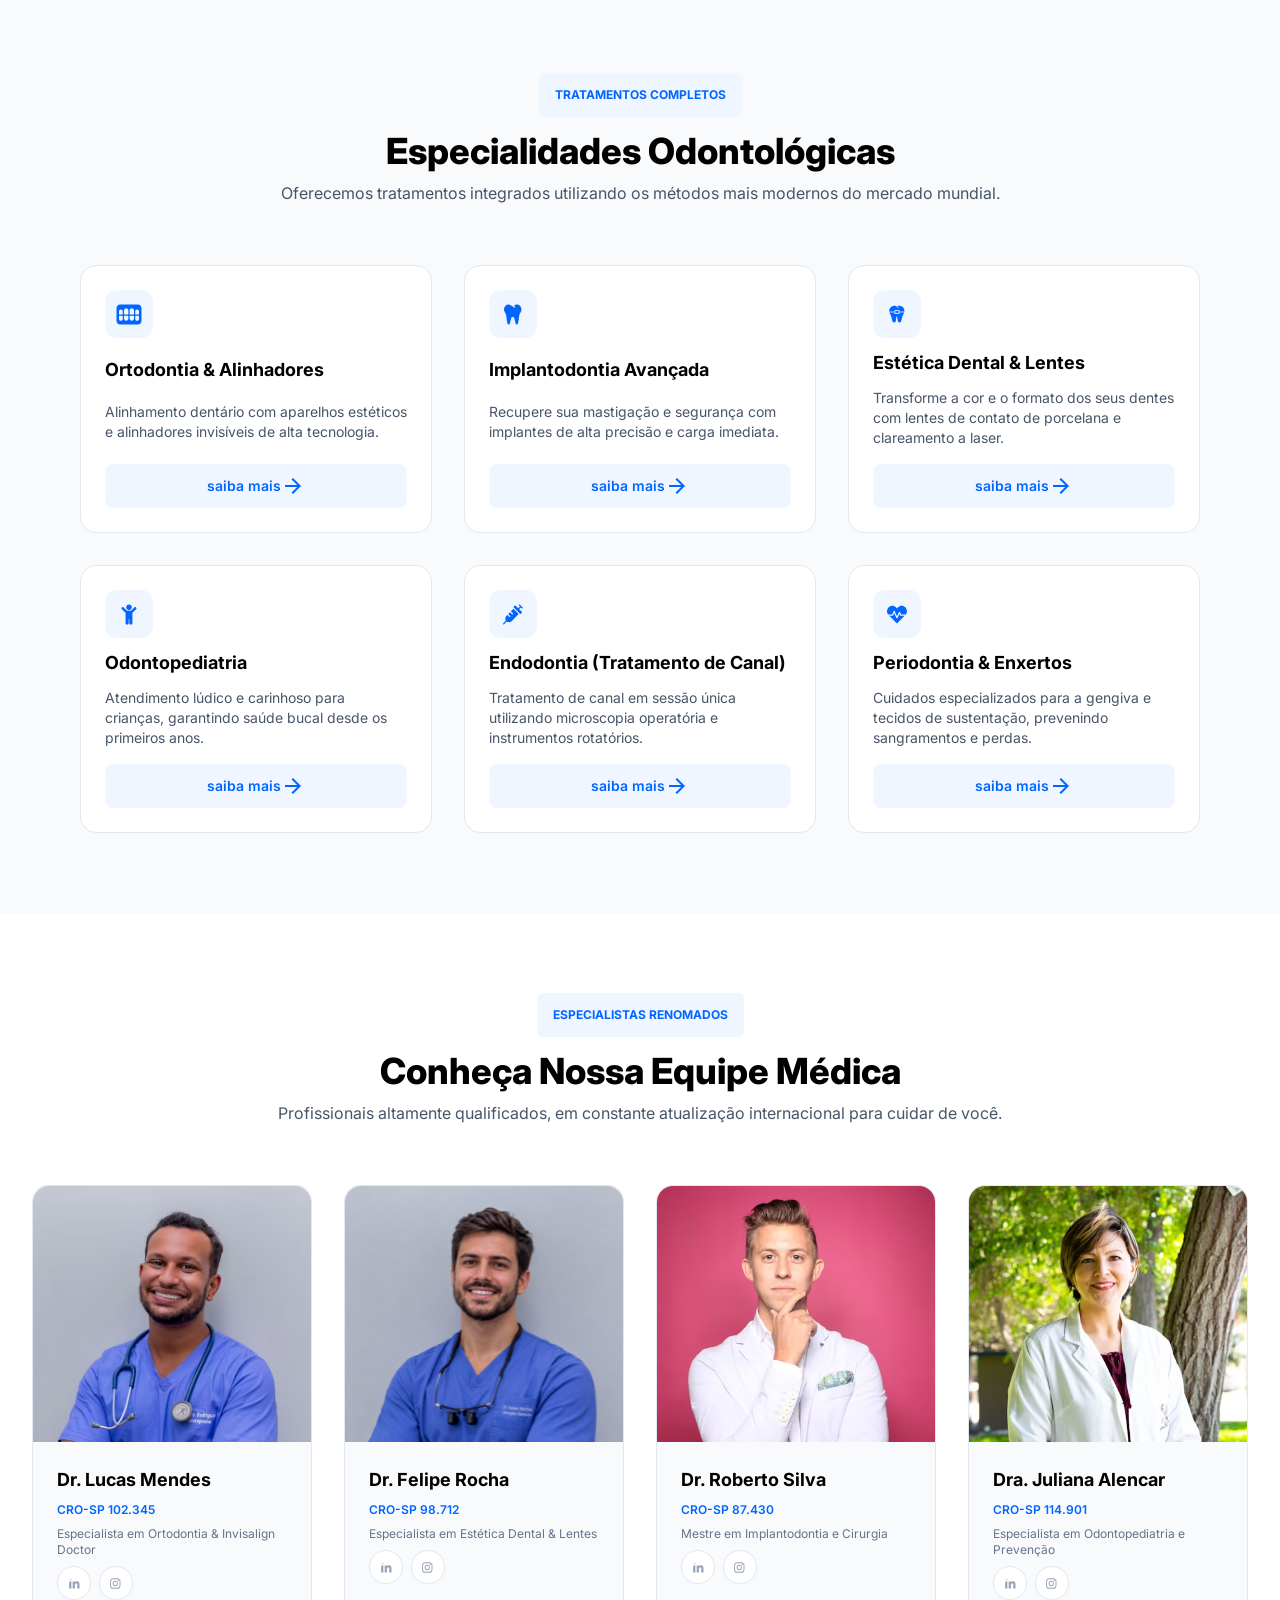
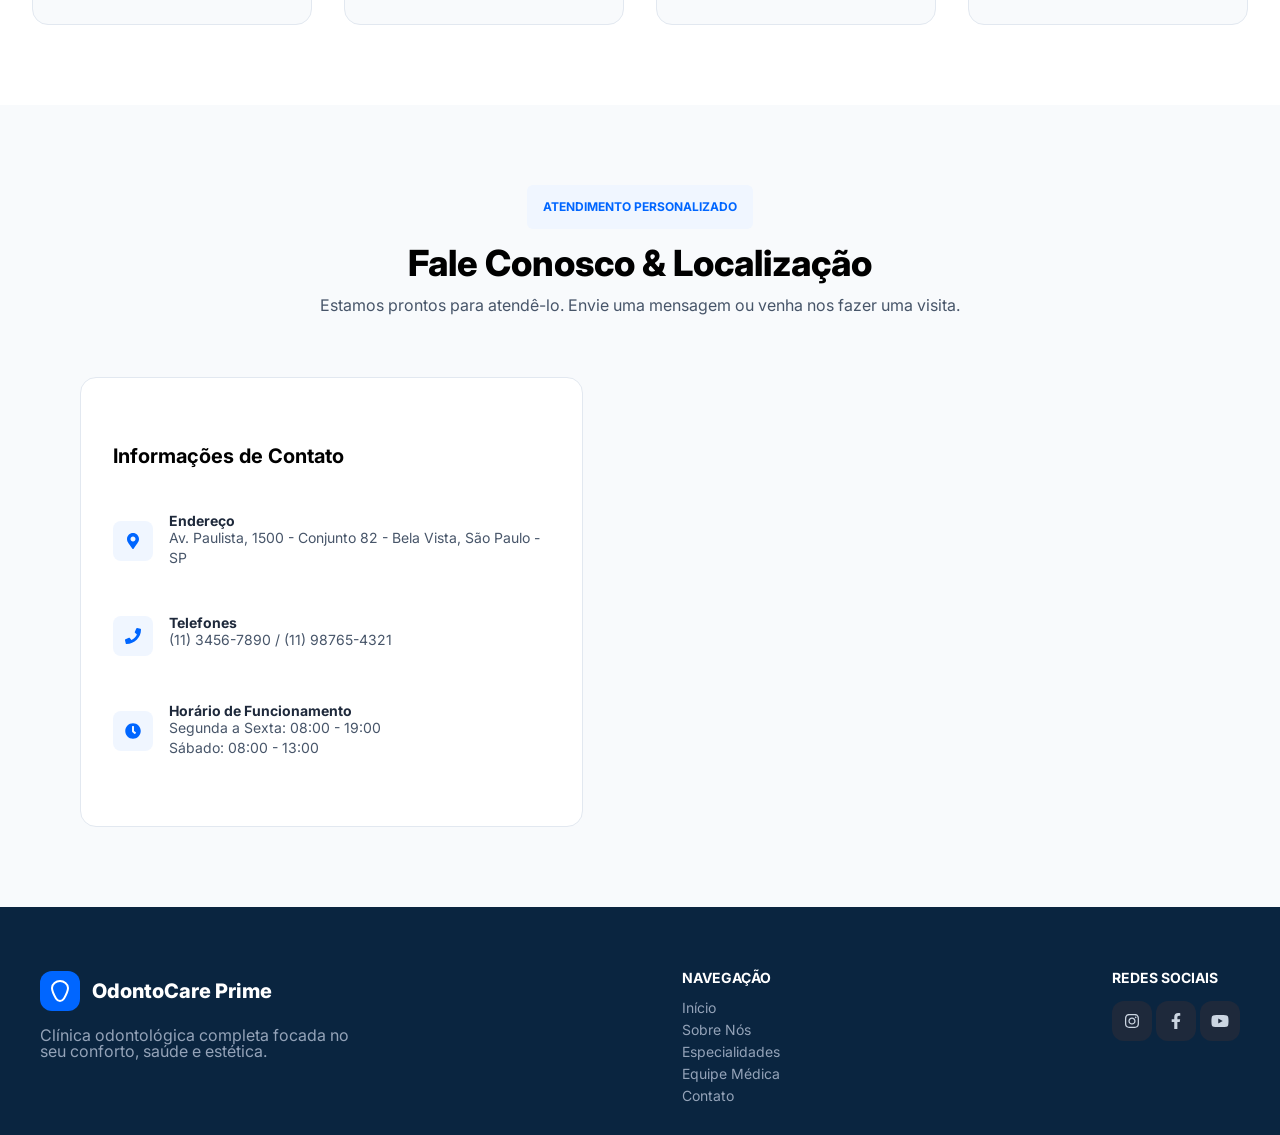
==== commit 48c05ecd: "Add files via upload sistema para modificar o template de forma mais simples" ====
--- a/index.html
+++ b/index.html
@@ -1,331 +1,150 @@
-<!DOCTYPE html>
-<html lang="pt-br">
-<head>
-    <meta charset="UTF-8">
-    <meta name="viewport" content="width=device-width, initial-scale=1.0">
-    <link rel="stylesheet" href="css/reset.css">
-    <link rel="stylesheet" href="css/style.css">
-    <link rel="stylesheet" href="css/inicio.css">
-    <title>Odontologia Dalla Valle</title>
-</head>
-<body>
-    <header>
-        <div class="containerHeader">
-            <div class="logo">
-                <a href="inicio.html">
-                    <img src="img/logo.png" alt="logo">
-                </a>
-            </div>
-            <nav>
-                <a href="inicio.html">inicio</a>
-                <a href="sobre.html">sobre nós</a>
-                <a href="especialidades.html">especialidades</a>
-                <a href="equipe.html">equipe</a>
-                <a href="contato.html">contato</a>
-            </nav>
-            <div class="botaocta">
-                <a href="whatsapp">
-                    <svg xmlns="http://www.w3.org/2000/svg" height="24px" viewBox="0 -960 960 960" width="24px" fill="currentColor"><path d="M200-80q-33 0-56.5-23.5T120-160v-560q0-33 23.5-56.5T200-800h40v-80h80v80h320v-80h80v80h40q33 0 56.5 23.5T840-720v560q0 33-23.5 56.5T760-80H200Zm0-80h560v-400H200v400Zm0-480h560v-80H200v80Zm0 0v-80 80Z"/></svg>
-                    agendar consulta
-                </a>
-            </div>
-        </div>
-        
-    </header>
-    <main>
-        <section class="inicio">
-            <div class="containerInicio">
-                <div class="containerText">
-                    <h1>Transformamos o<br>
-                        seu <b style="color: #0066FF;">sorriso</b> e<br>
-                        renovamos sua<br>
-                        autoestima.
-                    </h1>
-                    <h2>
-                        Tecnologia avançada, corpo clínico renomado e atendimento<br>
-                        humanizado para garantir a saúde bucal de toda a sua família.
-                    </h2>
-                    <div class="buttons">
-                        <a href="" id="button1">
-                            agendar a sua avaliação
-                            <svg xmlns="http://www.w3.org/2000/svg" height="24px" viewBox="0 -960 960 960" width="24px" fill="currentColor"><path d="M647-440H160v-80h487L423-744l57-56 320 320-320 320-57-56 224-224Z"/></svg>
-                        </a>
-                        <a href="" id="button2">Nossos tratamento</a>
-                    </div>
-                    <div class="stats">
-                        <div class="info">
-                            <h3>15k+</h3>
-                            <p>Pacientes Satisfeitos</p>
-                        </div>
-                        <div class="info">
-                            <h3>99.8%</h3>
-                            <p>Índice de Aprovação</p>
-                        </div>
-                        <div class="info">
-                            <h3>18+</h3>
-                            <p>Anos Experiências</p>
-                        </div>
-                    </div>
-                </div>
-                <div id="imgInicio">
-                    <img src="img/Dentista sorrindo e atendendo paciente.svg" alt="clinica">
-                </div>
-            </div>    
-        </section>
-        <section class="sobre">
-            <div class="containerSobre">
-                <div class="tituloSobre">
-                    <p style="font-size: 0.75rem; color: #0066FF; padding: 1rem; background-color: #F0F6FF; border-radius: 6px; font-weight: 700;">CONHEÇA NOSSA TRAJETÓRIA</p>
-                    <h2>Cuidando do seu sorriso com paixão e<br>precisão</h2>
-                    <p style="font-size: 1rem; color: #475569; text-align: center; font-weight: 400;">Fundada com o propósito de humanizar o atendimento odontológico, a OdontoCare Prime combina<br>infraestrutura de ponta a uma equipe altamente capacitada para oferecer a melhor experiência.</p>
-                </div>
-                <div class="cartoesSobre">
-                    <div class="cartao">
-                        <img src="img/missao.svg" alt="missão">
-                        <h3>Nossa Missão</h3>
-                        <p>Promover saúde bucal e bem-estar integral
-                        <br>através de tratamentos odontológicos
-                        <br>personalizados, seguros e altamente eficazes
-                        <br>para todos os nossos pacientes.</p>
-                    </div>
-                    <div class="cartao">
-                        <img src="img/visao.svg" alt="visão">
-                        <h3>Nossa Visão</h3>
-                        <p>Ser referência nacional em inovação
-                        <br>odontológica, reconhecida pela excelência
-                        <br>técnica, calor humano e satisfação absoluta
-                        <br>dos pacientes atendidos.</p>
-                    </div>
-                    <div class="cartao">
-                        <img src="img/valor.svg" alt="valor">
-                        <h3>Nossos Valores</h3>
-                        <p>Ética inegociável, empatia, constante
-                        <br>atualização científica, transparência nos
-                        <br>procedimentos e compromisso com o bem-
-                        <br>estar do cliente.</p>
-                    </div>
-                </div>
-                <div class="beneficiosSobre">
-                    <div class="beneficio">
-                        <img src="img/diagnostico.svg" alt="">
-                        <div class="textoBeneficio">
-                            <h2>Diagnóstico 3D</h2>
-                            <p>Exames digitais precisos sem
-                            <br>desconforto.</p>
-                        </div>
-                    </div>
-                    <div class="beneficio">
-                        <img src="img/humanizado.png" alt="">
-                        <div class="textoBeneficio">
-                            <h2>Atendimento Humanizado</h2>
-                            <p>Foco total no conforto e calma do
-                            <br>paciente.</p>
-                        </div>
-                    </div>
-                    <div class="beneficio">
-                        <img src="img/biossegurança.svg" alt="">
-                        <div class="textoBeneficio">
-                            <h2>Biossegurança Rigorosa</h2>
-                            <p>Esterilização e padrões
-                            <br>internacionais.</p>
-                        </div>
-                    </div>
-                    <div class="beneficio">
-                        <img src="img/pontualidade.svg" alt="">
-                        <div class="textoBeneficio">
-                            <h2>Pontualidade</h2>
-                            <p>Respeito rigoroso aos horários
-                            <br>agendados.</p>
-                        </div>
-                    </div>
-                </div>
-            </div>
-        </section>
-        <section class="containerEspecialidades">
-            <div class="containerSobre" style="display: flex; flex-direction: column; gap: 4rem;">
-                <div class="tituloEspecialidades">
-                    <p style="font-size: 0.75rem; color: #0066FF; padding: 1rem; background-color: #F0F6FF; border-radius: 6px; font-weight: 700;">TRATAMENTOS COMPLETOS</p>
-                    <h2>Especialidades Odontológicas</h2>
-                    <p style="font-size: 1rem; color: #475569; text-align: center; font-weight: 400;">Oferecemos tratamentos integrados utilizando os métodos mais modernos do mercado mundial.</p>
-                </div>
-                <div class="especialidades">
-                    <div class="cartaoEspecialidades">
-                        <img src="img/alinhador.svg" alt="alinhador dental">
-                        <h3>Ortodontia & Alinhadores</h3>
-                        <p>Alinhamento dentário com aparelhos estéticos e
-                        <br>alinhadores invisíveis de alta tecnologia.</p>
-                        <a href="">saiba mais<svg xmlns="http://www.w3.org/2000/svg" height="24px" viewBox="0 -960 960 960" width="24px" fill="currentColor"><path d="M647-440H160v-80h487L423-744l57-56 320 320-320 320-57-56 224-224Z"/></svg></a>
-                    </div>
-                    <div class="cartaoEspecialidades">
-                        <img src="img/implantodontia.svg" alt="dente">
-                        <h3>Implantodontia Avançada</h3>
-                        <p>Recupere sua mastigação e segurança com
-                        <br>implantes de alta precisão e carga imediata.</p>
-                        <a href="">saiba mais<svg xmlns="http://www.w3.org/2000/svg" height="24px" viewBox="0 -960 960 960" width="24px" fill="currentColor"><path d="M647-440H160v-80h487L423-744l57-56 320 320-320 320-57-56 224-224Z"/></svg></a>
-                    </div>
-                    <div class="cartaoEspecialidades">
-                        <img src="img/estetica.svg" alt="lente dental">
-                        <h3>Estética Dental & Lentes</h3>
-                        <p>Transforme a cor e o formato dos seus dentes
-                        <br>com lentes de contato de porcelana e
-                        <br>clareamento a laser.</p>
-                        <a href="">saiba mais<svg xmlns="http://www.w3.org/2000/svg" height="24px" viewBox="0 -960 960 960" width="24px" fill="currentColor"><path d="M647-440H160v-80h487L423-744l57-56 320 320-320 320-57-56 224-224Z"/></svg></a>
-                    </div>
-                    <div class="cartaoEspecialidades">
-                        <img src="img/odontopediatria.svg" alt="alinhador dental">
-                        <h3>Odontopediatria</h3>
-                        <p>Atendimento lúdico e carinhoso para crianças,
-                        <br>garantindo saúde bucal desde os primeiros anos.</p>
-                        <a href="">saiba mais<svg xmlns="http://www.w3.org/2000/svg" height="24px" viewBox="0 -960 960 960" width="24px" fill="currentColor"><path d="M647-440H160v-80h487L423-744l57-56 320 320-320 320-57-56 224-224Z"/></svg></a>
-                    </div>
-                    <div class="cartaoEspecialidades">
-                        <img src="img/edodontia.svg" alt="alinhador dental">
-                        <h3>Endodontia (Tratamento de Canal)</h3>
-                        <p>Tratamento de canal em sessão única utilizando
-                        <br>microscopia operatória e instrumentos rotatórios.</p>
-                        <a href="">saiba mais<svg xmlns="http://www.w3.org/2000/svg" height="24px" viewBox="0 -960 960 960" width="24px" fill="currentColor"><path d="M647-440H160v-80h487L423-744l57-56 320 320-320 320-57-56 224-224Z"/></svg></a>
-                    </div>
-                    <div class="cartaoEspecialidades">
-                        <img src="img/periodontia.svg" alt="alinhador dental">
-                        <h3>Periodontia & Enxertos</h3>
-                        <p>Cuidados especializados para a gengiva e tecidos
-                        <br>de sustentação, prevenindo sangramentos e
-                        <br>perdas.</p>
-                        <a href="">saiba mais<svg xmlns="http://www.w3.org/2000/svg" height="24px" viewBox="0 -960 960 960" width="24px" fill="currentColor"><path d="M647-440H160v-80h487L423-744l57-56 320 320-320 320-57-56 224-224Z"/></svg></a>
-                    </div>
-                </div>
-            </div>
-        </section>
-        <section class="equipe">
-            <div class="containerEquipe">
-                <div class="tituloContainer">
-                    <p style="font-size: 0.75rem; color: #0066FF; padding: 1rem; background-color: #F0F6FF; border-radius: 6px; font-weight: 700;">ESPECIALISTAS RENOMADOS</p>
-                    <h2 style="font-size: 2.25rem; font-weight: 800;">Conheça Nossa Equipe Médica</h2>
-                    <p style="font-size: 1rem; color: #475569; text-align: center; font-weight: 400;">Profissionais altamente qualificados, em constante atualização internacional para cuidar de você.</p>
-                </div>
-                <div class="containerCartoesEquipe">
-                    <div class="cartaoEquipe">
-                        <img src="img/lucas.svg" alt="" style="width: 278px;">
-                        <div class="espacoEquipe">
-                            <h3>Dr. Lucas Mendes</h3>
-                            <p class="cro"class="cro">CRO-SP 102.345</p>
-                            <p class="especialidadeEquipe">Especialista em Ortodontia & Invisalign
-                            <br>Doctor</p>
-                            <div class="linksEquipe">
-                                <a href=""><img src="img/linkedin.svg" alt=""></a>
-                                <a href=""><img src="img/instagram.svg" alt=""></a>
-                            </div>
-                        </div>
-                    </div>
-                    <div class="cartaoEquipe">
-                        <img src="img/felipe.svg" alt="" style="width: 278px;">
-                        <div class="espacoEquipe">
-                            <h3>Dr. Felipe Rocha</h3>
-                            <p class="cro">CRO-SP 98.712</p>
-                            <p class="especialidadeEquipe">Especialista em Estética Dental & Lentes</p>
-                            <div class="linksEquipe">
-                                <a href=""><img src="img/linkedin.svg" alt=""></a>
-                                <a href=""><img src="img/instagram.svg" alt=""></a>
-                            </div>
-                        </div>
-                    </div>
-                    <div class="cartaoEquipe">
-                        <img src="img/roberto.svg" alt="">
-                        <div class="espacoEquipe">
-                            <h3>Dr. Roberto Silva</h3>
-                            <p class="cro">CRO-SP 87.430</p>
-                            <p class="especialidadeEquipe">Mestre em Implantodontia e Cirurgia</p>
-                            <div class="linksEquipe">
-                                <a href=""><img src="img/linkedin.svg" alt=""></a>
-                                <a href=""><img src="img/instagram.svg" alt=""></a>
-                            </div>
-                        </div>                    
-                    </div>
-                    <div class="cartaoEquipe">
-                        <img src="img/juliana.svg" alt="">
-                        <div class="espacoEquipe">
-                            <h3>Dra. Juliana Alencar</h3>
-                            <p class="cro">CRO-SP 114.901</p>
-                            <p class="especialidadeEquipe">Especialista em Odontopediatria e
-                            <br>Prevenção</p>
-                            <div class="linksEquipe">
-                                <a href=""><img src="img/linkedin.svg" alt=""></a>
-                                <a href=""><img src="img/instagram.svg" alt=""></a>
-                            </div>
-                        </div>                        
-                    </div>
-                </div>
-            </div>
-        </section>
-        <section class="contato">
-            <div class="containerContato">
-                <div class="textoContato">
-                    <p style="font-size: 0.75rem; color: #0066FF; padding: 1rem; background-color: #F0F6FF; border-radius: 6px; font-weight: 700;">ATENDIMENTO PERSONALIZADO</p>
-                    <h2 style="font-size: 2.25rem; font-weight: 800;">Fale Conosco & Localização</h2>
-                    <p style="font-size: 1rem; color: #475569; text-align: center; font-weight: 400;">Estamos prontos para atende-lo. Envie uma mensagem ou venha nos fazer uma visita.</p>  
-                </div>
-                <div class="containerLocalizacao">
-                    <div class="infoLocalizacao">
-                        <h3>Informações de Contato</h3>
-                        <div class="cardLocalizacao">
-                            <img src="img/localizacao.svg" alt="Localização">
-                            <div class="textoLocalizacao">
-                                <h4>Endereço</h4>
-                                <p>Av. Paulista, 1500 - Conjunto 82 - Bela Vista, São Paulo
-                                <br>- SP</p>
-                            </div>
-                        </div>
-                        <div class="cardLocalizacao">
-                            <img src="img/telefone.svg" alt="Telefone">
-                            <div class="textoLocalizacao">
-                                <h4>Telefones</h4>
-                                <p>(11) 3456-7890 / (11) 98765-4321</p>
-                            </div>
-                        </div>
-                        <div class="cardLocalizacao">
-                            <img src="img/horario.svg" alt="Horario">
-                            <div class="textoLocalizacao">
-                                <h4>Horário de Funcionamento</h4>
-                                <p>Segunda a Sexta: 08:00 - 19:00
-                                <br>Sábado: 08:00 - 13:00</p>
-                            </div>
-                        </div>
-                    </div>
-                    <iframe src="https://www.google.com/maps/embed?pb=!1m18!1m12!1m3!1d7285.02369017896!2d-54.253867864608736!3d-24.083489206616523!2m3!1f0!2f0!3f0!3m2!1i1024!2i768!4f13.1!3m3!1m2!1s0x94f4afee5c29e2d5%3A0x535a5b38673f8180!2sPra%C3%A7a%20Castelo%20Branco!5e0!3m2!1spt-BR!2sbr!4v1790951157004!5m2!1spt-BR!2sbr" width="600" height="450" style="border:0;" allowfullscreen="" loading="lazy" referrerpolicy="strict-origin-when-cross-origin"></iframe>
-                </div>
-            </div>
-        </section>
-    </main>
-    <footer>
-        <section id="containerFooter">
-            <div class="divFooter">
-                <div class="tituloFooter">
-                    <img src="img/logoFooter.svg" alt="OdontoCare">
-                    <h3 style="font-size: 1.25rem; font-weight: 800;">Odonto<b style="color: #00D2FF;">Care</b></h3>
-                </div>
-                <p style="color: #94A3B8;">Clínica odontológica completa focada no
-                <br>seu conforto, saúde e estéticas com
-                <br>padrão internacional.</p>
-            </div>
-            <div class="divFooter">
-                <h4>NAVEGAÇÃO</h4>
-                <nav class="navFooter"> 
-                    <a href="">Inicio</a>
-                    <a href="">Sobre Nós</a>
-                    <a href="">Especialidades</a>
-                    <a href="">Equipe Médica</a>
-                    <a href="">Contato</a>
-                </nav>
-            </div>
-            <div class="divFooter">
-                <h4>REDES SOCIAIS</h4>
-                <nav class="redesSociaisFooter">
-                    <a href=""><img src="img/instaFooter.svg" alt="Instagram"></a>
-                    <a href=""><img src="img/facebook.svg" alt="Facebook"></a>
-                    <a href=""><img src="img/yt.svg" alt="Youtube"></a>
-                </nav>      
-            </div>
-        </section>
-    </footer>
-</body>
-</html>
+<!DOCTYPE html>
+<html lang="pt-br">
+<head>
+    <meta charset="UTF-8">
+    <meta name="viewport" content="width=device-width, initial-scale=1.0">
+    <link rel="stylesheet" href="css/reset.css">
+    <link rel="stylesheet" href="css/style.css">
+    <link rel="stylesheet" href="css/inicio.css">
+    <title>Carregando...</title>
+</head>
+<body>
+    <header>
+        <div class="containerHeader">
+            <div class="logo">
+                <a href="#inicio"><img id="logoHeader" src="img/logo.png" alt="logo"></a>
+            </div>
+            <nav>
+                <a href="#inicio">início</a>
+                <a href="#sobre">sobre nós</a>
+                <a href="#especialidades">especialidades</a>
+                <a href="#equipe">equipe</a>
+                <a href="#contato">contato</a>
+            </nav>
+            <div class="botaocta">
+                <a id="ctaHeader" href="#">
+                    <svg xmlns="http://www.w3.org/2000/svg" height="24px" viewBox="0 -960 960 960" width="24px" fill="currentColor"><path d="M200-80q-33 0-56.5-23.5T120-160v-560q0-33 23.5-56.5T200-800h40v-80h80v80h320v-80h80v80h40q33 0 56.5 23.5T840-720v560q0 33-23.5 56.5T760-80H200Zm0-80h560v-400H200v400Zm0-480h560v-80H200v80Zm0 0v-80 80Z"/></svg>
+                    agendar consulta
+                </a>
+            </div>
+        </div>
+    </header>
+
+    <main>
+        <section class="inicio" id="inicio">
+            <div class="containerInicio">
+                <div class="containerText">
+                    <h1 id="heroTitulo"></h1>
+                    <h2 id="heroDescricao"></h2>
+                    <div class="buttons">
+                        <a href="#" id="button1">
+                            agendar a sua avaliação
+                            <svg xmlns="http://www.w3.org/2000/svg" height="24px" viewBox="0 -960 960 960" width="24px" fill="currentColor"><path d="M647-440H160v-80h487L423-744l57-56 320 320-320 320-57-56 224-224Z"/></svg>
+                        </a>
+                        <a href="#especialidades" id="button2">Nossos tratamentos</a>
+                    </div>
+                    <div class="stats">
+                        <div class="info"><h3 id="statPacientes"></h3><p>Pacientes Satisfeitos</p></div>
+                        <div class="info"><h3 id="statAprovacao"></h3><p>Índice de Aprovação</p></div>
+                        <div class="info"><h3 id="statExperiencia"></h3><p>Anos de Experiência</p></div>
+                    </div>
+                </div>
+                <div id="imgInicio">
+                    <img id="heroImagem" src="img/Dentista sorrindo e atendendo paciente.svg" alt="Clínica">
+                </div>
+            </div>
+        </section>
+
+        <section class="sobre" id="sobre">
+            <div class="containerSobre">
+                <div class="tituloSobre">
+                    <p style="font-size: 0.75rem; color: #0066FF; padding: 1rem; background-color: #F0F6FF; border-radius: 6px; font-weight: 700;">CONHEÇA NOSSA TRAJETÓRIA</p>
+                    <h2 id="sobreTitulo"></h2>
+                    <p id="sobreDescricao" style="font-size: 1rem; color: #475569; text-align: center; font-weight: 400;"></p>
+                </div>
+                <div class="cartoesSobre">
+                    <div class="cartao"><img src="img/missao.svg" alt="missão"><h3>Nossa Missão</h3><p id="missao"></p></div>
+                    <div class="cartao"><img src="img/visao.svg" alt="visão"><h3>Nossa Visão</h3><p id="visao"></p></div>
+                    <div class="cartao"><img src="img/valor.svg" alt="valor"><h3>Nossos Valores</h3><p id="valores"></p></div>
+                </div>
+                <div class="beneficiosSobre">
+                    <div class="beneficio"><img src="img/diagnostico.svg" alt=""><div class="textoBeneficio"><h2>Diagnóstico 3D</h2><p>Exames digitais precisos sem<br>desconforto.</p></div></div>
+                    <div class="beneficio"><img src="img/humanizado.png" alt=""><div class="textoBeneficio"><h2>Atendimento Humanizado</h2><p>Foco total no conforto e calma do<br>paciente.</p></div></div>
+                    <div class="beneficio"><img src="img/biossegurança.svg" alt=""><div class="textoBeneficio"><h2>Biossegurança Rigorosa</h2><p>Esterilização e padrões<br>internacionais.</p></div></div>
+                    <div class="beneficio"><img src="img/pontualidade.svg" alt=""><div class="textoBeneficio"><h2>Pontualidade</h2><p>Respeito rigoroso aos horários<br>agendados.</p></div></div>
+                </div>
+            </div>
+        </section>
+
+        <section class="containerEspecialidades" id="especialidades">
+            <div class="containerSobre" style="display: flex; flex-direction: column; gap: 4rem;">
+                <div class="tituloEspecialidades">
+                    <p style="font-size: 0.75rem; color: #0066FF; padding: 1rem; background-color: #F0F6FF; border-radius: 6px; font-weight: 700;">TRATAMENTOS COMPLETOS</p>
+                    <h2>Especialidades Odontológicas</h2>
+                    <p style="font-size: 1rem; color: #475569; text-align: center; font-weight: 400;">Oferecemos tratamentos integrados utilizando os métodos mais modernos do mercado mundial.</p>
+                </div>
+                <div class="especialidades" id="listaEspecialidades"></div>
+            </div>
+        </section>
+
+        <section class="equipe" id="equipe">
+            <div class="containerEquipe">
+                <div class="tituloContainer">
+                    <p style="font-size: 0.75rem; color: #0066FF; padding: 1rem; background-color: #F0F6FF; border-radius: 6px; font-weight: 700;">ESPECIALISTAS RENOMADOS</p>
+                    <h2 style="font-size: 2.25rem; font-weight: 800;">Conheça Nossa Equipe Médica</h2>
+                    <p style="font-size: 1rem; color: #475569; text-align: center; font-weight: 400;">Profissionais altamente qualificados, em constante atualização internacional para cuidar de você.</p>
+                </div>
+                <div class="containerCartoesEquipe" id="listaEquipe"></div>
+            </div>
+        </section>
+
+        <section class="contato" id="contato">
+            <div class="containerContato">
+                <div class="textoContato">
+                    <p style="font-size: 0.75rem; color: #0066FF; padding: 1rem; background-color: #F0F6FF; border-radius: 6px; font-weight: 700;">ATENDIMENTO PERSONALIZADO</p>
+                    <h2 style="font-size: 2.25rem; font-weight: 800;">Fale Conosco & Localização</h2>
+                    <p style="font-size: 1rem; color: #475569; text-align: center; font-weight: 400;">Estamos prontos para atendê-lo. Envie uma mensagem ou venha nos fazer uma visita.</p>
+                </div>
+                <div class="containerLocalizacao">
+                    <div class="infoLocalizacao">
+                        <h3>Informações de Contato</h3>
+                        <div class="cardLocalizacao"><img src="img/localizacao.svg" alt="Localização"><div class="textoLocalizacao"><h4>Endereço</h4><p id="endereco"></p></div></div>
+                        <div class="cardLocalizacao"><img src="img/telefone.svg" alt="Telefone"><div class="textoLocalizacao"><h4>Telefones</h4><p id="telefone"></p></div></div>
+                        <div class="cardLocalizacao"><img src="img/horario.svg" alt="Horário"><div class="textoLocalizacao"><h4>Horário de Funcionamento</h4><p id="horario"></p></div></div>
+                    </div>
+                    <iframe id="mapa" width="600" height="450" style="border:0;" allowfullscreen="" loading="lazy" referrerpolicy="strict-origin-when-cross-origin"></iframe>
+                </div>
+            </div>
+        </section>
+    </main>
+
+    <footer>
+        <section id="containerFooter">
+            <div class="divFooter divNone">
+                <div class="tituloFooter">
+                    <img src="img/logoFooter.svg" alt="Logo">
+                    <h3 id="footerNome" style="font-size: 1.25rem; font-weight: 800;"></h3>
+                </div>
+                <p id="footerDescricao" style="color: #94A3B8;"></p>
+            </div>
+            <div class="divFooter">
+                <h4>NAVEGAÇÃO</h4>
+                <nav class="navFooter">
+                    <a href="#inicio">Início</a><a href="#sobre">Sobre Nós</a><a href="#especialidades">Especialidades</a><a href="#equipe">Equipe Médica</a><a href="#contato">Contato</a>
+                </nav>
+            </div>
+            <div class="divFooter">
+                <h4>REDES SOCIAIS</h4>
+                <nav class="redesSociaisFooter">
+                    <a id="instagram" href="#"><img src="img/instaFooter.svg" alt="Instagram"></a>
+                    <a id="facebook" href="#"><img src="img/facebook.svg" alt="Facebook"></a>
+                    <a id="youtube" href="#"><img src="img/yt.svg" alt="Youtube"></a>
+                </nav>
+            </div>
+        </section>
+    </footer>
+
+    <script src="config.js"></script>
+    <script src="script.js"></script>
+</body>
+</html>
--- a/css/style.css
+++ b/css/style.css
@@ -1,823 +1,826 @@
-
-/*fontes*/
-@import url('https://fonts.googleapis.com/css2?family=Inter:ital,opsz,wght@0,14..32,100..900;1,14..32,100..900&display=swap');
-
-header{
-    font-family: "Inter", sans-serif;
-    font-optical-sizing: auto;
-    font-weight: 600;
-    font-style: normal;
-    font-size: 1rem;
-    display: flex;
-    justify-content: center;
-    align-items: center;
-    gap: 200px;
-    width: auto;
-    height: 80px;
-    background-color: #fff;
-}
-header .containerHeader{
-    width: 100%;
-    max-width: 1200px;
-    display: flex;
-    align-items: center;
-    justify-content: space-between;
-}
-header .logo img{
-    height: 80px;
-    transition: 0.5s;
-}
-header .logo img:hover{
-    transform: scale(1.05);
-}
-header nav{
-    display: flex;
-    justify-content: center;
-    align-items: center;
-    gap: 2rem;
-}
-header nav a{
-    text-decoration: none;
-    color: black;
-    font-size: 1rem;
-    text-transform: uppercase;
-    transition: 0.5s;
-}
-header nav a:hover{
-    transform: scale(1.1);
-    color: #0066FF;
-}
-
-header .botaocta a{
-    display: flex;
-    justify-content: center;
-    align-items: center;
-    gap: 0.2rem;
-    color: black;
-    text-decoration: none;
-    background-color: #0066FF;
-    padding: 0.5rem;
-    border-radius: 0.5rem;
-    color: white;
-    transition: 0.3s;
-}
-header .botaocta a:hover{
-    transform: scale(1.05);
-    color: #000;
-}
-
-main .inicio{
-    padding: 5rem 0px;
-    font-family: "Inter", sans-serif;
-    font-optical-sizing: auto;
-    font-style: normal;
-    background-color: #EEF4FE;
-    display: flex;
-    justify-content: center;
-    align-items: center;
-}
-
-.containerInicio{
-    width: 100%;
-    max-width: 1200px;
-    display: flex;
-    justify-content: space-between;
-    align-items: center;
-}
-.containerInicio .containerText{
-    display: flex;
-    flex-direction: column;
-    justify-content: center;
-    align-items: flex-start;
-    gap: 2.5rem;
-}
-.containerInicio .containerText h1{
-    font-size: 3rem;
-    font-weight: 900;
-}
-.containerInicio .containerText h2{
-    font-size: 1.13rem;
-    font-weight: 400;
-}
-main .inicio .buttons{
-    width: 100%;
-    display: flex;
-    justify-content: space-between;
-    align-items: center;
-}
-main .inicio .buttons a{
-    display: flex;
-    align-items: center;
-    width: 15rem;
-    height: 3rem;
-    text-decoration: none;
-    font-weight: 700;
-    transition: 0.3s;
-}
-main .inicio .buttons #button1{
-    background-color: #0066FF;
-    color: #fff;
-    border-radius: 1rem;
-    display: flex;
-    justify-content: center;
-    gap: 0.5rem;
-}
-main .inicio .buttons #button1:hover{
-    background-color: #00317a;
-    color: #fff;
-    transform: scale(1.05);
-}
-main .inicio .buttons #button2{
-    background-color: #FFFFFF;
-    color: #0A2540;
-    border-radius: 1rem;
-    display: flex;
-    justify-content: center;
-}
-main .inicio .buttons #button2:hover{
-    background-color: #8d8d8d;
-    color: #0A2540;
-    transform: scale(1.05);
-}
-
-main .inicio .stats{
-    display: flex;
-    justify-content: flex-start;
-    align-items: center;
-    gap: 2rem;
-}
-main .inicio .stats h3{
-    font-size: 2rem;
-    font-weight: 800;
-}
-main .inicio .stats p{
-    font-size: 0.75rem;
-    font-weight: 500;
-}
-
-
-main .inicio #imgInicio img{
-    border-radius: 0.7rem;
-    border: 5px solid #ffffff;
-}
-
-
-main .sobre{
-    display: flex;
-    flex-direction: column;
-    justify-content: center;
-    align-items: center;
-    background-color: #fff;
-    padding: 5rem;
-    font-family: "Inter", sans-serif;
-    font-optical-sizing: auto;
-    font-style: normal;
-}
-main .sobre .containerSobre{
-    width: 100%;
-    max-width: 1200px;
-    display: flex;
-    flex-direction: column;
-    justify-content: space-between;
-    align-items: center;
-    gap: 4rem;
-}
-main .sobre .containerSobre .tituloSobre{
-    display: flex;
-    justify-content: space-between;
-    gap: 1rem;
-    align-items: center;
-    flex-direction: column;
-}
-main .sobre .containerSobre .tituloSobre h2{
-    text-align: center;
-    font-weight: 800;
-    font-size: 2.25rem;
-}
-main .sobre .containerSobre .cartoesSobre{
-    width: 100%;
-    display: flex;
-    justify-content: space-between;
-    align-items: center;
-}
-main .sobre .containerSobre .cartoesSobre .cartao{
-    display: flex;
-    flex-direction: column;
-    justify-content: space-between;
-    align-items: flex-start;
-    gap: 1.5rem;
-    padding: 2rem;
-    background-color: #F1F5F9;
-    border-radius: 1rem;
-}
-main .sobre .containerSobre .cartoesSobre .cartao h3{
-    font-size: 1.25rem;
-    font-weight: 700;
-}
-main .sobre .containerSobre .cartoesSobre .cartao p{
-    font-size: 0.875rem;
-    color: #475569;
-    line-height: 1.63;
-}
-
-main .sobre .containerSobre .beneficiosSobre{
-    display: flex;
-    justify-content: space-between;
-    width: 100%;
-    align-items: center;
-    background: #0A2540;
-    padding: 3rem;
-    border-radius: 1.5rem;
-    background: linear-gradient(90deg,rgba(10, 37, 64, 1) 0%, rgba(0, 102, 255, 1) 100%);
-}
-main .sobre .containerSobre .beneficiosSobre .beneficio{
-    display: flex;
-    justify-content: center;
-    align-items: center;
-    gap: 1rem;
-}
-main .sobre .containerSobre .beneficiosSobre .beneficio .textoBeneficio{
-    display: flex;
-    flex-direction: column;
-    gap: 0.25rem
-}
-main .sobre .containerSobre .beneficiosSobre .beneficio .textoBeneficio h2{
-    color: #fff;
-    font-size: 1rem;
-    font-weight: 700;
-}
-main .sobre .containerSobre .beneficiosSobre .beneficio .textoBeneficio p{
-    color: #DBEAFE;
-    font-size: 0.75rem;
-}
-
-main .containerEspecialidades{
-    display: flex;
-    justify-content: center;
-    align-items: center;
-    font-family: "Inter", sans-serif;
-    font-optical-sizing: auto;
-    font-style: normal;
-    background-color: #F8FAFC;
-    padding: 5rem;
-}
-
-.containerEspecialidades .containerSobre .tituloEspecialidades{
-    display: flex;
-    flex-direction: column;
-    justify-content: center;
-    align-items: center;
-    gap: 1rem;
-}
-.containerEspecialidades .containerSobre .tituloEspecialidades h2{
-    font-size: 2.25rem;
-    font-weight: 800;
-}
-
-.containerEspecialidades .containerSobre .especialidades{
-    display: grid;
-    gap: 2rem;
-    grid-template-columns: repeat(3, 1fr)
-}
-.containerEspecialidades .containerSobre .especialidades .cartaoEspecialidades{
-    display: flex;
-    flex-direction: column;
-    justify-content: space-between;
-    align-items: flex-start;
-    gap: 1rem;
-    padding: 1.5rem;
-    background-color: #FFFFFF;
-    border-radius: 1rem;
-    border: solid 1px #E2E8F0;
-}
-.containerEspecialidades .containerSobre .especialidades .cartaoEspecialidades h3{
-    font-size: 1.125rem;
-    font-weight: 700;
-}
-.containerEspecialidades .containerSobre .especialidades .cartaoEspecialidades p{
-    font-size: 0.875rem;
-    color: #475569;
-    font-weight: 400;
-    line-height: 1.43;
-}
-.containerEspecialidades .containerSobre .especialidades .cartaoEspecialidades a{
-    width: 100%;
-    display: flex;
-    align-items: center;
-    justify-content: center;
-    background-color: #F0F6FF;
-    border-radius: 0.5rem;
-    color: #0066FF;
-    text-decoration: none;
-    padding: 10px 0px;
-    font-size: 0.875rem;
-    font-weight: 600;
-}
-main .equipe, main .contato{
-    display: flex;
-    flex-direction: column;
-    justify-content: center;
-    align-items: center;
-    background-color: #fff;
-    padding: 5rem;
-    font-family: "Inter", sans-serif;
-    font-optical-sizing: auto;
-    font-style: normal;
-}
-main .equipe .containerEquipe, main .contato .containerContato{
-    display: flex;
-    flex-direction: column;
-    gap: 4rem;
-}
-main .equipe .containerEquipe .tituloContainer{
-    display: flex;
-    flex-direction: column;
-    justify-content: center;
-    align-items: center;
-    gap: 1rem
-}
-main .equipe .containerEquipe .containerCartoesEquipe{
-    display: flex;
-    justify-content: center;
-    gap: 2rem;
-}
-main .equipe .containerEquipe .containerCartoesEquipe .cartaoEquipe{
-    display: flex;
-    flex-direction: column;
-    background-color: #F8FAFC;
-    border: 1px solid  #E2E8F0;
-    border-radius: 1rem;
-}
-main .equipe .containerEquipe .containerCartoesEquipe .cartaoEquipe img{
-    border-radius: 1rem 1rem 0rem 0rem;
-}
-main .equipe .containerEquipe .containerCartoesEquipe .cartaoEquipe .espacoEquipe{
-    display: flex;
-    flex-direction: column;
-    align-items: flex-start;
-    gap: 0.5rem;
-    padding: 1.5rem;
-}
-main .equipe .containerEquipe .containerCartoesEquipe .cartaoEquipe .espacoEquipe h3{
-    font-size: 1.125rem;
-    font-weight: 700;
-    line-height: 1.55;
-}
-main .equipe .containerEquipe .containerCartoesEquipe .cartaoEquipe .espacoEquipe .cro{
-    font-size: 0.75rem;
-    font-weight: 600;
-    color: #0066FF;
-    line-height: 1.333;
-}
-main .equipe .containerEquipe .containerCartoesEquipe .cartaoEquipe .especialidadeEquipe{
-    color: #64748B;
-    font-size: 0.75rem;
-    line-height: 1.333;
-}
-main .equipe .containerEquipe .containerCartoesEquipe .cartaoEquipe .linksEquipe{
-    display: flex;
-    justify-content: center;
-    align-items: center;
-    gap: 0.5rem;
-}
-main .equipe .containerEquipe .containerCartoesEquipe .cartaoEquipe .linksEquipe a{
-    display: flex;
-    justify-content: center;
-    align-items: center;
-    background-color: #FFFFFF;
-    border: solid 1px #E2E8F0;
-    height: 2rem;
-    width: 2rem;
-    border-radius: 50%;
-    transition: 0.2s;
-}
-main .equipe .containerEquipe .containerCartoesEquipe .cartaoEquipe .linksEquipe a:hover{
-    transform: scale(1.1);
-    background-color: rgb(71, 71, 71);
-}
-
-main .contato{
-    background-color: #F8FAFC;
-}
-main .contato .containerContato .textoContato{
-    display: flex;
-    flex-direction: column;
-    justify-content: center;
-    align-items: center;
-    gap: 1rem;
-}
-main .contato .containerContato .containerLocalizacao{
-    display: flex;
-    justify-content: center;
-    align-items: stretch;
-    gap: 2rem;
-}
-main .contato .containerContato .containerLocalizacao .infoLocalizacao{
-    display: flex;
-    flex-direction: column;
-    justify-content: center;
-    gap: 3rem;
-    background-color: #fff;
-    padding: 2rem;
-    border-radius: 1rem;
-    border: solid 1px #E2E8F0;
-}
-main .contato .containerContato .containerLocalizacao .infoLocalizacao h3{
-    font-size: 1.25rem;
-    font-weight: 700;
-}
-main .contato .containerContato .containerLocalizacao .infoLocalizacao .cardLocalizacao{
-    display: flex;
-    gap: 1rem;
-}
-main .contato .containerContato .containerLocalizacao .infoLocalizacao .cardLocalizacao h4{
-    color: #1E293B;
-    font-size: 0.875rem;
-    font-weight: 700;
-}
-main .contato .containerContato .containerLocalizacao .infoLocalizacao .cardLocalizacao p{
-    color: #475569;
-    font-size: 0.875rem;
-    font-weight: 400;
-    line-height: 1.43;
-}
-main .contato .containerContato .containerLocalizacao iframe{
-    border-radius: 1rem;
-}
-
-footer{
-    background-color: #0A2540;
-    display: flex;
-    justify-content: center;
-    align-items: center;
-    padding: 4rem 0 2rem;
-    color: white;
-    font-family: "Inter", sans-serif;
-    font-optical-sizing: auto;
-    font-style: normal;
-
-}
-footer #containerFooter{
-    display: flex;
-    width: 100%;
-    max-width: 1200px;
-    justify-content: space-between;
-    align-items: flex-start;
-}
-footer #containerFooter .divFooter{
-    display: flex;
-    flex-direction: column;
-    align-items: flex-start;
-    gap: 1rem;
-}
-
-footer #containerFooter .divFooter .tituloFooter{
-    display: flex;
-    align-items: center;
-    gap: 0.75rem;
-}
-.navFooter{
-    display: flex;
-    flex-direction: column;
-    gap: 0.5rem;
-}
-.navFooter a{
-    color: #94A3B8;
-    text-decoration: none;
-    font-weight: 400;
-    font-size: 0.875rem;
-}
-.divFooter nav a{
-    display: inline-block;
-    transition: 0.2s;
-}
-.divFooter nav a:hover{
-    transform: scale(1.1);
-    color: #494949;
-}
-.divFooter h4{
-    font-size: 0.875rem;
-    font-weight: 700;
-}
-
-
-
-/* ==========================================================================
-   MEDIA QUERY PARA DISPOSITIVOS MÓVEIS (TELAS ATÉ 768px)
-   ========================================================================== */
-/* ... Todo o seu CSS padrão (desktop) continua aqui em cima normalmente ... */
-
-/* ==========================================================================
-   MEDIA QUERY PARA DISPOSITIVOS MÓVEIS (TELAS ATÉ 768px)
-   ========================================================================== */
-@media (max-width: 768px) {
-
-    /* --- RESET DE SEGURANÇA CONTRA MARGEM BRANCA --- */
-    html, body {
-        overflow-x: hidden; 
-        width: 100%;
-    }
-
-    main .inicio, 
-    main .sobre, 
-    main .containerEspecialidades, 
-    main .equipe, 
-    main .contato,
-    .containerLocalizacao {
-        padding: 3rem 1rem !important; 
-        box-sizing: border-box;
-        width: 100% !important;
-        max-width: 100% !important;
-    }
-
-    br {
-        display: none !important;
-    }
-
-    /* --- 1. HEADER (Cabeçalho) --- */
-    header {
-        height: auto;
-        padding: 1.5rem 1rem;
-        gap: 1.5rem;
-        width: 100%;
-        box-sizing: border-box;
-    }
-    header .containerHeader {
-        flex-direction: column;
-        gap: 1.5rem;
-        width: 100%;
-    }
-    header nav {
-        flex-direction: column;
-        gap: 1rem;
-        width: 100%;
-    }
-    header nav a {
-        font-size: 1.1rem;
-    }
-    header .botaocta, header .botaocta a {
-        width: 100%;
-        box-sizing: border-box;
-    }
-
-    /* --- 2. SEÇÃO INÍCIO (Hero Section) --- */
-    .containerInicio {
-        flex-direction: column-reverse; 
-        gap: 2.5rem;
-        text-align: center;
-        width: 100%;
-        box-sizing: border-box;
-    }
-    .containerInicio .containerText {
-        align-items: center; 
-        gap: 2rem;
-        width: 100%;
-    }
-    .containerInicio .containerText h1 {
-        font-size: 2rem; 
-        line-height: 1.2;
-    }
-    .containerInicio .containerText h2 {
-        font-size: 1rem;
-        line-height: 1.4;
-    }
-    main .inicio #imgInicio {
-        width: 100%;
-    }
-    main .inicio #imgInicio img {
-        width: 100%; 
-        max-width: 100%;
-        height: auto;
-        box-sizing: border-box;
-    }
-
-    main .inicio .buttons {
-        flex-direction: column;
-        gap: 1rem;
-        width: 100%;
-    }
-    main .inicio .buttons a {
-        width: 100% !important; 
-        box-sizing: border-box;
-    }
-
-    main .inicio .stats {
-        flex-direction: column;
-        gap: 1.5rem;
-        width: 100%;
-        align-items: center;
-    }
-
-    /* --- 3. SEÇÃO SOBRE (Trajetória e Cartões) --- */
-    main .sobre .containerSobre {
-        gap: 2.5rem;
-        width: 100%;
-    }
-    main .sobre .containerSobre .tituloSobre h2 {
-        font-size: 1.75rem;
-    }
-    main .sobre .containerSobre .cartoesSobre {
-        flex-direction: column;
-        gap: 1.5rem;
-        width: 100%;
-    }
-    main .sobre .containerSobre .cartoesSobre .cartao {
-        width: 100% !important;
-        box-sizing: border-box;
-    }
-
-    main .sobre .containerSobre .beneficiosSobre {
-        flex-direction: column;
-        align-items: flex-start; 
-        gap: 2rem;
-        padding: 2rem 1.5rem;
-        width: 100%;
-        background: linear-gradient(180deg, rgba(10, 37, 64, 1) 0%, rgba(0, 102, 255, 1) 100%); 
-        box-sizing: border-box;
-    }
-    main .sobre .containerSobre .beneficiosSobre .beneficio {
-        width: 100%;
-        justify-content: flex-start;
-    }
-
-    /* --- 4. ESPECIALIDADES --- */
-    .containerEspecialidades .containerSobre .tituloEspecialidades h2 {
-        font-size: 1.75rem;
-        text-align: center;
-    }
-    .containerEspecialidades .containerSobre .especialidades {
-        grid-template-columns: 1fr; 
-        width: 100%;
-    }
-    .containerEspecialidades .containerSobre .especialidades .cartaoEspecialidades {
-        width: 100%;
-        box-sizing: border-box;
-    }
-
-    /* --- 5. EQUIPE & CORREÇÃO DOS ÍCONES (Ajustado aqui dentro!) --- */
-    main .equipe .containerEquipe {
-        width: 100%;
-        gap: 2.5rem;
-    }
-    main .equipe .containerEquipe .containerCartoesEquipe {
-        flex-direction: column;
-        gap: 2rem;
-        width: 100%;
-    }
-    main .equipe .containerEquipe .containerCartoesEquipe .cartaoEquipe {
-        width: 100%;
-        display: flex;
-        flex-direction: column;
-        align-items: flex-start;
-        text-align: left;
-        padding-bottom: 1.5rem; 
-    }
-    
-    /* Apenas a foto do médico fica grande */
-    main .equipe .containerEquipe .containerCartoesEquipe .cartaoEquipe > img:first-of-type,
-    main .equipe .containerEquipe .containerCartoesEquipe .cartaoEquipe > a:first-of-type img {
-        width: 100% !important;
-        height: auto !important;
-        display: block;
-    }
-
-    /* CORREÇÃO DOS LINKS: Cria um círculo perfeito e centraliza o ícone lá dentro */
-    main .equipe .containerEquipe .containerCartoesEquipe .cartaoEquipe a {
-        display: inline-flex !important;  /* inline-flex ajuda a centralizar elementos filhos */
-        justify-content: center !important;
-        align-items: center !important;
-        width: 40px !important;            /* Força uma largura fixa idêntica à altura */
-        height: 40px !important;           /* Força uma altura fixa idêntica à largura */
-        border-radius: 50% !important;     /* Garante que o fundo/borda vire um círculo perfeito */
-        margin-right: 0.75rem;    
-        margin-top: 0.75rem; 
-        box-sizing: border-box !important;
-        padding: 0 !important;             /* Zera paddings antigos que possam distorcer a bola */
-    }
-
-    /* CORREÇÃO DAS IMAGENS: Define o tamanho exato do ícone dentro da bola */
-    main .equipe .containerEquipe .containerCartoesEquipe .cartaoEquipe a img {
-        width: 20px !important;            /* Ícone ligeiramente menor que a bola (40px) */
-        height: 20px !important; 
-        object-fit: contain !important;
-        display: block !important;
-        margin: 0 !important;              /* Remove margens que empurram o ícone para o lado */
-    }
-
-    /* --- 6. LOCALIZAÇÃO E MAPA --- */
-    .containerLocalizacao {
-        display: flex;
-        flex-direction: column;
-        gap: 2rem;
-        width: 100% !important;
-        box-sizing: border-box;
-    }
-    .containerLocalizacao .mapa,
-    .containerLocalizacao #mapa,
-    .containerLocalizacao .mapa-container {
-        width: 100% !important;
-        height: 300px; 
-        box-sizing: border-box;
-    }
-    .containerLocalizacao iframe {
-        width: 100% !important;
-        height: 100% !important;
-        max-width: 100%;
-        border-radius: 1rem;
-    }
-        /* --- 7. AJUSTE DO FOOTER (Rodapé) --- */
-    footer, .footer, main + footer {
-        padding: 3rem 1.5rem !important;
-        width: 100% !important;
-        box-sizing: border-box;
-    }
-
-    /* Força o container principal a virar uma coluna centralizada */
-    footer div, footer .container, footer .containerFooter {
-        display: flex !important;
-        flex-direction: column !important;
-        align-items: center !important;
-        text-align: center !important;
-        gap: 2.5rem !important;
-        width: 100% !important;
-    }
-
-    /* Ajusta o bloco da Logo e texto descritivo */
-    footer .logo, footer div:first-child {
-        display: flex;
-        flex-direction: column;
-        align-items: center;
-        gap: 1rem;
-    }
-    footer p {
-        font-size: 0.95rem;
-        line-height: 1.5;
-        max-width: 100%;
-        margin: 0;
-    }
-
-    /* Ajusta a lista de links de Navegação */
-    footer ul, footer nav, footer .navegacao {
-        display: flex !important;
-        flex-direction: column !important;
-        align-items: center !important;
-        gap: 0.75rem !important;
-        padding: 0;
-        margin: 0;
-    }
-
-    /* CONTAINER PAI DAS REDES SOCIAIS */
-    footer .redes-sociais, footer .redes, footer div:last-child {
-        display: flex !important;
-        flex-direction: column !important;
-        align-items: center !important;
-        gap: 1rem !important;
-        width: 100% !important;
-    }
-
-    /* LINHA DOS ÍCONES: Força os links a ficarem um ao lado do outro na horizontal */
-    footer .redes-sociais div, 
-    footer div:last-child div,
-    footer .icones {
-        display: flex !important;
-        flex-direction: row !important; /* Lado a lado */
-        justify-content: center !important;
-        align-items: center !important;
-        gap: 1rem !important;
-        width: auto !important;
-    }
-
-    /* RECONSTRUÇÃO DOS BOTÕES SOCIAIS: Transforma o link em uma bola perfeita */
-    footer a[href*="instagram"], 
-    footer a[href*="facebook"], 
-    footer a[href*="youtube"],
-    footer .redes-sociais a,
-    footer div:last-child a {
-        display: inline-flex !important;
-        justify-content: center !important;
-        align-items: center !important;
-        width: 44px !important;         /* Tamanho ideal para clicar com o polegar */
-        height: 44px !important;        /* Altura igual à largura para garantir o círculo */
-        background-color: rgba(255, 255, 255, 0.1) !important; /* Fundo cinza translúcido sutil */
-        border-radius: 50% !important;  /* Círculo perfeito */
-        padding: 0 !important;
-        margin: 0 !important;
-        box-sizing: border-box !important;
-        text-decoration: none !important;
-    }
-
-    /* AJUSTE DO TAMANHO VISUAL DOS ÍCONES LÁ DENTRO */
-    footer a[href*="instagram"] img, 
-    footer a[href*="facebook"] img, 
-    footer a[href*="youtube"] img,
-    footer .redes-sociais a img,
-    footer div:last-child a img {
-        width: 24px !important;         /* Aumentado de 20px para 24px */
-        height: 24px !important;        /* Força a proporção correta */
-        object-fit: contain !important;
-        display: block !important;
-        margin: 0 !important;           /* Remove margens antigas que causavam desalinhamento */
-    }
-
-} /* <--- Esse fechamento de chave encerra a Media Query */
-
+
+/*fontes*/
+@import url('https://fonts.googleapis.com/css2?family=Inter:ital,opsz,wght@0,14..32,100..900;1,14..32,100..900&display=swap');
+
+header{
+    font-family: "Inter", sans-serif;
+    font-optical-sizing: auto;
+    font-weight: 600;
+    font-style: normal;
+    font-size: 1rem;
+    display: flex;
+    justify-content: center;
+    align-items: center;
+    gap: 200px;
+    width: auto;
+    height: 80px;
+    background-color: #fff;
+}
+header .containerHeader{
+    width: 100%;
+    max-width: 1200px;
+    display: flex;
+    align-items: center;
+    justify-content: space-between;
+}
+header .logo img{
+    height: 80px;
+    transition: 0.5s;
+}
+header .logo img:hover{
+    transform: scale(1.05);
+}
+header nav{
+    display: flex;
+    justify-content: center;
+    align-items: center;
+    gap: 2rem;
+}
+header nav a{
+    text-decoration: none;
+    color: black;
+    font-size: 1rem;
+    text-transform: uppercase;
+    transition: 0.5s;
+}
+header nav a:hover{
+    transform: scale(1.1);
+    color: #0066FF;
+}
+
+header .botaocta a{
+    display: flex;
+    justify-content: center;
+    align-items: center;
+    gap: 0.2rem;
+    color: black;
+    text-decoration: none;
+    background-color: #0066FF;
+    padding: 0.5rem;
+    border-radius: 0.5rem;
+    color: white;
+    transition: 0.3s;
+}
+header .botaocta a:hover{
+    transform: scale(1.05);
+    color: #000;
+}
+
+main .inicio{
+    padding: 5rem 0px;
+    font-family: "Inter", sans-serif;
+    font-optical-sizing: auto;
+    font-style: normal;
+    background-color: #EEF4FE;
+    display: flex;
+    justify-content: center;
+    align-items: center;
+}
+
+.containerInicio{
+    width: 100%;
+    max-width: 1200px;
+    display: flex;
+    justify-content: space-between;
+    align-items: center;
+}
+.containerInicio .containerText{
+    display: flex;
+    flex-direction: column;
+    justify-content: center;
+    align-items: flex-start;
+    gap: 2.5rem;
+}
+.containerInicio .containerText h1{
+    font-size: 3rem;
+    font-weight: 900;
+}
+.containerInicio .containerText h2{
+    font-size: 1.13rem;
+    font-weight: 400;
+}
+main .inicio .buttons{
+    width: 90%;
+    display: flex;
+    justify-content: space-between;
+    align-items: center;
+}
+main .inicio .buttons a{
+    display: flex;
+    align-items: center;
+    width: 15rem;
+    height: 3rem;
+    text-decoration: none;
+    font-weight: 700;
+    transition: 0.3s;
+}
+main .inicio .buttons #button1{
+    background-color: #0066FF;
+    color: #fff;
+    border-radius: 1rem;
+    display: flex;
+    justify-content: center;
+    gap: 0.5rem;
+}
+main .inicio .buttons #button1:hover{
+    background-color: #00317a;
+    color: #fff;
+    transform: scale(1.05);
+}
+main .inicio .buttons #button2{
+    background-color: #FFFFFF;
+    color: #0A2540;
+    border-radius: 1rem;
+    display: flex;
+    justify-content: center;
+}
+main .inicio .buttons #button2:hover{
+    background-color: #8d8d8d;
+    color: #0A2540;
+    transform: scale(1.05);
+}
+
+main .inicio .stats{
+    display: flex;
+    justify-content: flex-start;
+    align-items: center;
+    gap: 2rem;
+}
+main .inicio .stats h3{
+    font-size: 2rem;
+    font-weight: 800;
+}
+main .inicio .stats p{
+    font-size: 0.75rem;
+    font-weight: 500;
+}
+
+
+main .inicio #imgInicio img{
+    border-radius: 0.7rem;
+    border: 5px solid #ffffff;
+}
+
+
+main .sobre{
+    display: flex;
+    flex-direction: column;
+    justify-content: center;
+    align-items: center;
+    background-color: #fff;
+    padding: 5rem;
+    font-family: "Inter", sans-serif;
+    font-optical-sizing: auto;
+    font-style: normal;
+}
+main .sobre .containerSobre{
+    width: 100%;
+    max-width: 1200px;
+    display: flex;
+    flex-direction: column;
+    justify-content: space-between;
+    align-items: center;
+    gap: 4rem;
+}
+main .sobre .containerSobre .tituloSobre{
+    display: flex;
+    justify-content: space-between;
+    gap: 1rem;
+    align-items: center;
+    flex-direction: column;
+}
+main .sobre .containerSobre .tituloSobre h2{
+    text-align: center;
+    font-weight: 800;
+    font-size: 2.25rem;
+}
+main .sobre .containerSobre .cartoesSobre{
+    width: 100%;
+    display: flex;
+    justify-content: space-between;
+    align-items: center;
+}
+main .sobre .containerSobre .cartoesSobre .cartao{
+    display: flex;
+    flex-direction: column;
+    justify-content: space-between;
+    align-items: flex-start;
+    gap: 1.5rem;
+    padding: 2rem;
+    background-color: #F1F5F9;
+    border-radius: 1rem;
+}
+main .sobre .containerSobre .cartoesSobre .cartao h3{
+    font-size: 1.25rem;
+    font-weight: 700;
+}
+main .sobre .containerSobre .cartoesSobre .cartao p{
+    font-size: 0.875rem;
+    color: #475569;
+    line-height: 1.63;
+}
+
+main .sobre .containerSobre .beneficiosSobre{
+    display: flex;
+    justify-content: space-between;
+    width: 100%;
+    align-items: center;
+    background: #0A2540;
+    padding: 3rem;
+    border-radius: 1.5rem;
+    background: linear-gradient(90deg,rgba(10, 37, 64, 1) 0%, rgba(0, 102, 255, 1) 100%);
+}
+main .sobre .containerSobre .beneficiosSobre .beneficio{
+    display: flex;
+    justify-content: center;
+    align-items: center;
+    gap: 1rem;
+}
+main .sobre .containerSobre .beneficiosSobre .beneficio .textoBeneficio{
+    display: flex;
+    flex-direction: column;
+    gap: 0.25rem
+}
+main .sobre .containerSobre .beneficiosSobre .beneficio .textoBeneficio h2{
+    color: #fff;
+    font-size: 1rem;
+    font-weight: 700;
+}
+main .sobre .containerSobre .beneficiosSobre .beneficio .textoBeneficio p{
+    color: #DBEAFE;
+    font-size: 0.75rem;
+}
+
+main .containerEspecialidades{
+    display: flex;
+    justify-content: center;
+    align-items: center;
+    font-family: "Inter", sans-serif;
+    font-optical-sizing: auto;
+    font-style: normal;
+    background-color: #F8FAFC;
+    padding: 5rem;
+}
+
+.containerEspecialidades .containerSobre .tituloEspecialidades{
+    display: flex;
+    flex-direction: column;
+    justify-content: center;
+    align-items: center;
+    gap: 1rem;
+}
+.containerEspecialidades .containerSobre .tituloEspecialidades h2{
+    font-size: 2.25rem;
+    font-weight: 800;
+}
+
+.containerEspecialidades .containerSobre .especialidades{
+    display: grid;
+    gap: 2rem;
+    grid-template-columns: repeat(3, 1fr)
+}
+.containerEspecialidades .containerSobre .especialidades .cartaoEspecialidades{
+    display: flex;
+    flex-direction: column;
+    justify-content: space-between;
+    align-items: flex-start;
+    gap: 1rem;
+    padding: 1.5rem;
+    background-color: #FFFFFF;
+    border-radius: 1rem;
+    border: solid 1px #E2E8F0;
+}
+.containerEspecialidades .containerSobre .especialidades .cartaoEspecialidades h3{
+    font-size: 1.125rem;
+    font-weight: 700;
+}
+.containerEspecialidades .containerSobre .especialidades .cartaoEspecialidades p{
+    font-size: 0.875rem;
+    color: #475569;
+    font-weight: 400;
+    line-height: 1.43;
+}
+.containerEspecialidades .containerSobre .especialidades .cartaoEspecialidades a{
+    width: 100%;
+    display: flex;
+    align-items: center;
+    justify-content: center;
+    background-color: #F0F6FF;
+    border-radius: 0.5rem;
+    color: #0066FF;
+    text-decoration: none;
+    padding: 10px 0px;
+    font-size: 0.875rem;
+    font-weight: 600;
+}
+main .equipe, main .contato{
+    display: flex;
+    flex-direction: column;
+    justify-content: center;
+    align-items: center;
+    background-color: #fff;
+    padding: 5rem;
+    font-family: "Inter", sans-serif;
+    font-optical-sizing: auto;
+    font-style: normal;
+}
+main .equipe .containerEquipe, main .contato .containerContato{
+    display: flex;
+    flex-direction: column;
+    gap: 4rem;
+}
+main .equipe .containerEquipe .tituloContainer{
+    display: flex;
+    flex-direction: column;
+    justify-content: center;
+    align-items: center;
+    gap: 1rem
+}
+main .equipe .containerEquipe .containerCartoesEquipe{
+    display: flex;
+    justify-content: center;
+    gap: 2rem;
+}
+main .equipe .containerEquipe .containerCartoesEquipe .cartaoEquipe{
+    display: flex;
+    flex-direction: column;
+    background-color: #F8FAFC;
+    border: 1px solid  #E2E8F0;
+    border-radius: 1rem;
+}
+main .equipe .containerEquipe .containerCartoesEquipe .cartaoEquipe img{
+    border-radius: 1rem 1rem 0rem 0rem;
+}
+main .equipe .containerEquipe .containerCartoesEquipe .cartaoEquipe .espacoEquipe{
+    display: flex;
+    flex-direction: column;
+    align-items: flex-start;
+    gap: 0.5rem;
+    padding: 1.5rem;
+}
+main .equipe .containerEquipe .containerCartoesEquipe .cartaoEquipe .espacoEquipe h3{
+    font-size: 1.125rem;
+    font-weight: 700;
+    line-height: 1.55;
+}
+main .equipe .containerEquipe .containerCartoesEquipe .cartaoEquipe .espacoEquipe .cro{
+    font-size: 0.75rem;
+    font-weight: 600;
+    color: #0066FF;
+    line-height: 1.333;
+}
+main .equipe .containerEquipe .containerCartoesEquipe .cartaoEquipe .especialidadeEquipe{
+    color: #64748B;
+    font-size: 0.75rem;
+    line-height: 1.333;
+}
+main .equipe .containerEquipe .containerCartoesEquipe .cartaoEquipe .linksEquipe{
+    display: flex;
+    justify-content: center;
+    align-items: center;
+    gap: 0.5rem;
+}
+main .equipe .containerEquipe .containerCartoesEquipe .cartaoEquipe .linksEquipe a{
+    display: flex;
+    justify-content: center;
+    align-items: center;
+    background-color: #FFFFFF;
+    border: solid 1px #E2E8F0;
+    height: 2rem;
+    width: 2rem;
+    border-radius: 50%;
+    transition: 0.2s;
+}
+main .equipe .containerEquipe .containerCartoesEquipe .cartaoEquipe .linksEquipe a:hover{
+    transform: scale(1.1);
+    background-color: rgb(71, 71, 71);
+}
+
+main .contato{
+    background-color: #F8FAFC;
+}
+main .contato .containerContato .textoContato{
+    display: flex;
+    flex-direction: column;
+    justify-content: center;
+    align-items: center;
+    gap: 1rem;
+}
+main .contato .containerContato .containerLocalizacao{
+    display: flex;
+    justify-content: center;
+    align-items: stretch;
+    gap: 2rem;
+}
+main .contato .containerContato .containerLocalizacao .infoLocalizacao{
+    display: flex;
+    flex-direction: column;
+    justify-content: center;
+    gap: 3rem;
+    background-color: #fff;
+    padding: 2rem;
+    border-radius: 1rem;
+    border: solid 1px #E2E8F0;
+}
+main .contato .containerContato .containerLocalizacao .infoLocalizacao h3{
+    font-size: 1.25rem;
+    font-weight: 700;
+}
+main .contato .containerContato .containerLocalizacao .infoLocalizacao .cardLocalizacao{
+    display: flex;
+    gap: 1rem;
+}
+main .contato .containerContato .containerLocalizacao .infoLocalizacao .cardLocalizacao h4{
+    color: #1E293B;
+    font-size: 0.875rem;
+    font-weight: 700;
+}
+main .contato .containerContato .containerLocalizacao .infoLocalizacao .cardLocalizacao p{
+    color: #475569;
+    font-size: 0.875rem;
+    font-weight: 400;
+    line-height: 1.43;
+}
+main .contato .containerContato .containerLocalizacao iframe{
+    border-radius: 1rem;
+}
+
+footer{
+    background-color: #0A2540;
+    display: flex;
+    justify-content: center;
+    align-items: center;
+    padding: 4rem 0 2rem;
+    color: white;
+    font-family: "Inter", sans-serif;
+    font-optical-sizing: auto;
+    font-style: normal;
+
+}
+footer #containerFooter{
+    display: flex;
+    width: 100%;
+    max-width: 1200px;
+    justify-content: space-between;
+    align-items: flex-start;
+}
+footer #containerFooter .divFooter{
+    display: flex;
+    flex-direction: column;
+    align-items: flex-start;
+    gap: 1rem;
+}
+
+footer #containerFooter .divFooter .tituloFooter{
+    display: flex;
+    align-items: center;
+    gap: 0.75rem;
+}
+.navFooter{
+    display: flex;
+    flex-direction: column;
+    gap: 0.5rem;
+}
+.navFooter a{
+    color: #94A3B8;
+    text-decoration: none;
+    font-weight: 400;
+    font-size: 0.875rem;
+}
+.divFooter nav a{
+    display: inline-block;
+    transition: 0.2s;
+}
+.divFooter nav a:hover{
+    transform: scale(1.1);
+    color: #494949;
+}
+.divFooter h4{
+    font-size: 0.875rem;
+    font-weight: 700;
+}
+
+
+
+/* ==========================================================================
+   MEDIA QUERY PARA DISPOSITIVOS MÓVEIS (TELAS ATÉ 768px)
+   ========================================================================== */
+/* ... Todo o seu CSS padrão (desktop) continua aqui em cima normalmente ... */
+
+/* ==========================================================================
+   MEDIA QUERY PARA DISPOSITIVOS MÓVEIS (TELAS ATÉ 768px)
+   ========================================================================== */
+@media (max-width: 768px) {
+
+    /* --- RESET DE SEGURANÇA CONTRA MARGEM BRANCA --- */
+    html, body {
+        overflow-x: hidden; 
+        width: 100%;
+    }
+
+    main .inicio, 
+    main .sobre, 
+    main .containerEspecialidades, 
+    main .equipe, 
+    main .contato,
+    .containerLocalizacao {
+        padding: 3rem 1rem !important; 
+        box-sizing: border-box;
+        width: 100% !important;
+        max-width: 100% !important;
+    }
+
+    br {
+        display: none !important;
+    }
+
+    /* --- 1. HEADER (Cabeçalho) --- */
+    header {
+        height: auto;
+        padding: 1.5rem 1rem;
+        gap: 1.5rem;
+        width: 100%;
+        box-sizing: border-box;
+    }
+    header .containerHeader {
+        flex-direction: column;
+        gap: 1.5rem;
+        width: 100%;
+    }
+    header nav {
+        flex-direction: column;
+        gap: 1rem;
+        width: 100%;
+    }
+    header nav a {
+        font-size: 1.1rem;
+    }
+    header .botaocta, header .botaocta a {
+        width: 100%;
+        box-sizing: border-box;
+    }
+
+    /* --- 2. SEÇÃO INÍCIO (Hero Section) --- */
+    .containerInicio {
+        flex-direction: column-reverse; 
+        gap: 2.5rem;
+        text-align: center;
+        width: 100%;
+        box-sizing: border-box;
+    }
+    .containerInicio .containerText {
+        align-items: center; 
+        gap: 2rem;
+        width: 100%;
+    }
+    .containerInicio .containerText h1 {
+        font-size: 2rem; 
+        line-height: 1.2;
+    }
+    .containerInicio .containerText h2 {
+        font-size: 1rem;
+        line-height: 1.4;
+    }
+    main .inicio #imgInicio {
+        width: 100%;
+    }
+    main .inicio #imgInicio img {
+        width: 100%; 
+        max-width: 100%;
+        height: auto;
+        box-sizing: border-box;
+    }
+
+    main .inicio .buttons {
+        flex-direction: column;
+        gap: 1rem;
+        width: 100%;
+    }
+    main .inicio .buttons a {
+        width: 100% !important; 
+        box-sizing: border-box;
+    }
+
+    main .inicio .stats {
+        flex-direction: column;
+        gap: 1.5rem;
+        width: 100%;
+        align-items: center;
+    }
+
+    /* --- 3. SEÇÃO SOBRE (Trajetória e Cartões) --- */
+    main .sobre .containerSobre {
+        gap: 2.5rem;
+        width: 100%;
+    }
+    main .sobre .containerSobre .tituloSobre h2 {
+        font-size: 1.75rem;
+    }
+    main .sobre .containerSobre .cartoesSobre {
+        flex-direction: column;
+        gap: 1.5rem;
+        width: 100%;
+    }
+    main .sobre .containerSobre .cartoesSobre .cartao {
+        width: 100% !important;
+        box-sizing: border-box;
+    }
+
+    main .sobre .containerSobre .beneficiosSobre {
+        flex-direction: column;
+        align-items: flex-start; 
+        gap: 2rem;
+        padding: 2rem 1.5rem;
+        width: 100%;
+        background: linear-gradient(180deg, rgba(10, 37, 64, 1) 0%, rgba(0, 102, 255, 1) 100%); 
+        box-sizing: border-box;
+    }
+    main .sobre .containerSobre .beneficiosSobre .beneficio {
+        width: 100%;
+        justify-content: flex-start;
+    }
+
+    /* --- 4. ESPECIALIDADES --- */
+    .containerEspecialidades .containerSobre .tituloEspecialidades h2 {
+        font-size: 1.75rem;
+        text-align: center;
+    }
+    .containerEspecialidades .containerSobre .especialidades {
+        grid-template-columns: 1fr; 
+        width: 100%;
+    }
+    .containerEspecialidades .containerSobre .especialidades .cartaoEspecialidades {
+        width: 100%;
+        box-sizing: border-box;
+    }
+
+    /* --- 5. EQUIPE & CORREÇÃO DOS ÍCONES (Ajustado aqui dentro!) --- */
+    main .equipe .containerEquipe {
+        width: 100%;
+        gap: 2.5rem;
+    }
+    main .equipe .containerEquipe .containerCartoesEquipe {
+        flex-direction: column;
+        gap: 2rem;
+        width: 100%;
+    }
+    main .equipe .containerEquipe .containerCartoesEquipe .cartaoEquipe {
+        width: 100%;
+        display: flex;
+        flex-direction: column;
+        align-items: flex-start;
+        text-align: left;
+        padding-bottom: 1.5rem; 
+    }
+    
+    /* Apenas a foto do médico fica grande */
+    main .equipe .containerEquipe .containerCartoesEquipe .cartaoEquipe > img:first-of-type,
+    main .equipe .containerEquipe .containerCartoesEquipe .cartaoEquipe > a:first-of-type img {
+        width: 100% !important;
+        height: auto !important;
+        display: block;
+    }
+
+    /* CORREÇÃO DOS LINKS: Cria um círculo perfeito e centraliza o ícone lá dentro */
+    main .equipe .containerEquipe .containerCartoesEquipe .cartaoEquipe a {
+        display: inline-flex !important;  /* inline-flex ajuda a centralizar elementos filhos */
+        justify-content: center !important;
+        align-items: center !important;
+        width: 40px !important;            /* Força uma largura fixa idêntica à altura */
+        height: 40px !important;           /* Força uma altura fixa idêntica à largura */
+        border-radius: 50% !important;     /* Garante que o fundo/borda vire um círculo perfeito */
+        margin-right: 0.75rem;    
+        margin-top: 0.75rem; 
+        box-sizing: border-box !important;
+        padding: 0 !important;             /* Zera paddings antigos que possam distorcer a bola */
+    }
+
+    /* CORREÇÃO DAS IMAGENS: Define o tamanho exato do ícone dentro da bola */
+    main .equipe .containerEquipe .containerCartoesEquipe .cartaoEquipe a img {
+        width: 20px !important;            /* Ícone ligeiramente menor que a bola (40px) */
+        height: 20px !important; 
+        object-fit: contain !important;
+        display: block !important;
+        margin: 0 !important;              /* Remove margens que empurram o ícone para o lado */
+    }
+
+    /* --- 6. LOCALIZAÇÃO E MAPA --- */
+    .containerLocalizacao {
+        display: flex;
+        flex-direction: column;
+        gap: 2rem;
+        width: 100% !important;
+        box-sizing: border-box;
+    }
+    .containerLocalizacao .mapa,
+    .containerLocalizacao #mapa,
+    .containerLocalizacao .mapa-container {
+        width: 100% !important;
+        height: 300px; 
+        box-sizing: border-box;
+    }
+    .containerLocalizacao iframe {
+        width: 100% !important;
+        height: 100% !important;
+        max-width: 100%;
+        border-radius: 1rem;
+    }
+        /* --- 7. AJUSTE DO FOOTER (Rodapé) --- */
+    footer, .footer, main + footer {
+        padding: 3rem 1.5rem !important;
+        width: 100% !important;
+        box-sizing: border-box;
+    }
+
+    /* Força o container principal a virar uma coluna centralizada */
+    footer div, footer .container, footer .containerFooter {
+        display: flex !important;
+        flex-direction: column !important;
+        align-items: center !important;
+        text-align: center !important;
+        gap: 2.5rem !important;
+        width: 100% !important;
+    }
+
+    /* Ajusta o bloco da Logo e texto descritivo */
+    footer .logo, footer div:first-child {
+        display: flex;
+        flex-direction: column;
+        align-items: center;
+        gap: 1rem;
+    }
+    footer p {
+        font-size: 0.95rem;
+        line-height: 1.5;
+        max-width: 100%;
+        margin: 0;
+    }
+
+    /* Ajusta a lista de links de Navegação */
+    footer ul, footer nav, footer .navegacao {
+        display: flex !important;
+        flex-direction: column !important;
+        align-items: center !important;
+        gap: 0.75rem !important;
+        padding: 0;
+        margin: 0;
+    }
+
+    /* CONTAINER PAI DAS REDES SOCIAIS */
+    footer .redes-sociais, footer .redes, footer div:last-child {
+        display: flex !important;
+        flex-direction: column !important;
+        align-items: center !important;
+        gap: 1rem !important;
+        width: 100% !important;
+    }
+
+    /* LINHA DOS ÍCONES: Força os links a ficarem um ao lado do outro na horizontal */
+    footer .redes-sociais div, 
+    footer div:last-child div,
+    footer .icones {
+        display: flex !important;
+        flex-direction: row !important; /* Lado a lado */
+        justify-content: center !important;
+        align-items: center !important;
+        gap: 1rem !important;
+        width: auto !important;
+    }
+
+    .divNone{
+        display: none !important;
+    }
+    /* RECONSTRUÇÃO DOS BOTÕES SOCIAIS: Transforma o link em uma bola perfeita */
+    footer a[href*="instagram"], 
+    footer a[href*="facebook"], 
+    footer a[href*="youtube"],
+    footer .redes-sociais a,
+    footer div:last-child a {
+        display: inline-flex !important;
+        justify-content: center !important;
+        align-items: center !important;
+        width: 44px !important;         /* Tamanho ideal para clicar com o polegar */
+        height: 44px !important;        /* Altura igual à largura para garantir o círculo */
+        background-color: rgba(255, 255, 255, 0.1) !important; /* Fundo cinza translúcido sutil */
+        border-radius: 50% !important;  /* Círculo perfeito */
+        padding: 0 !important;
+        margin: 0 !important;
+        box-sizing: border-box !important;
+        text-decoration: none !important;
+    }
+
+    /* AJUSTE DO TAMANHO VISUAL DOS ÍCONES LÁ DENTRO */
+    footer a[href*="instagram"] img, 
+    footer a[href*="facebook"] img, 
+    footer a[href*="youtube"] img,
+    footer .redes-sociais a img,
+    footer div:last-child a img {
+        width: 24px !important;         /* Aumentado de 20px para 24px */
+        height: 24px !important;        /* Força a proporção correta */
+        object-fit: contain !important;
+        display: block !important;
+        margin: 0 !important;           /* Remove margens antigas que causavam desalinhamento */
+    }
+
+} /* <--- Esse fechamento de chave encerra a Media Query */
+
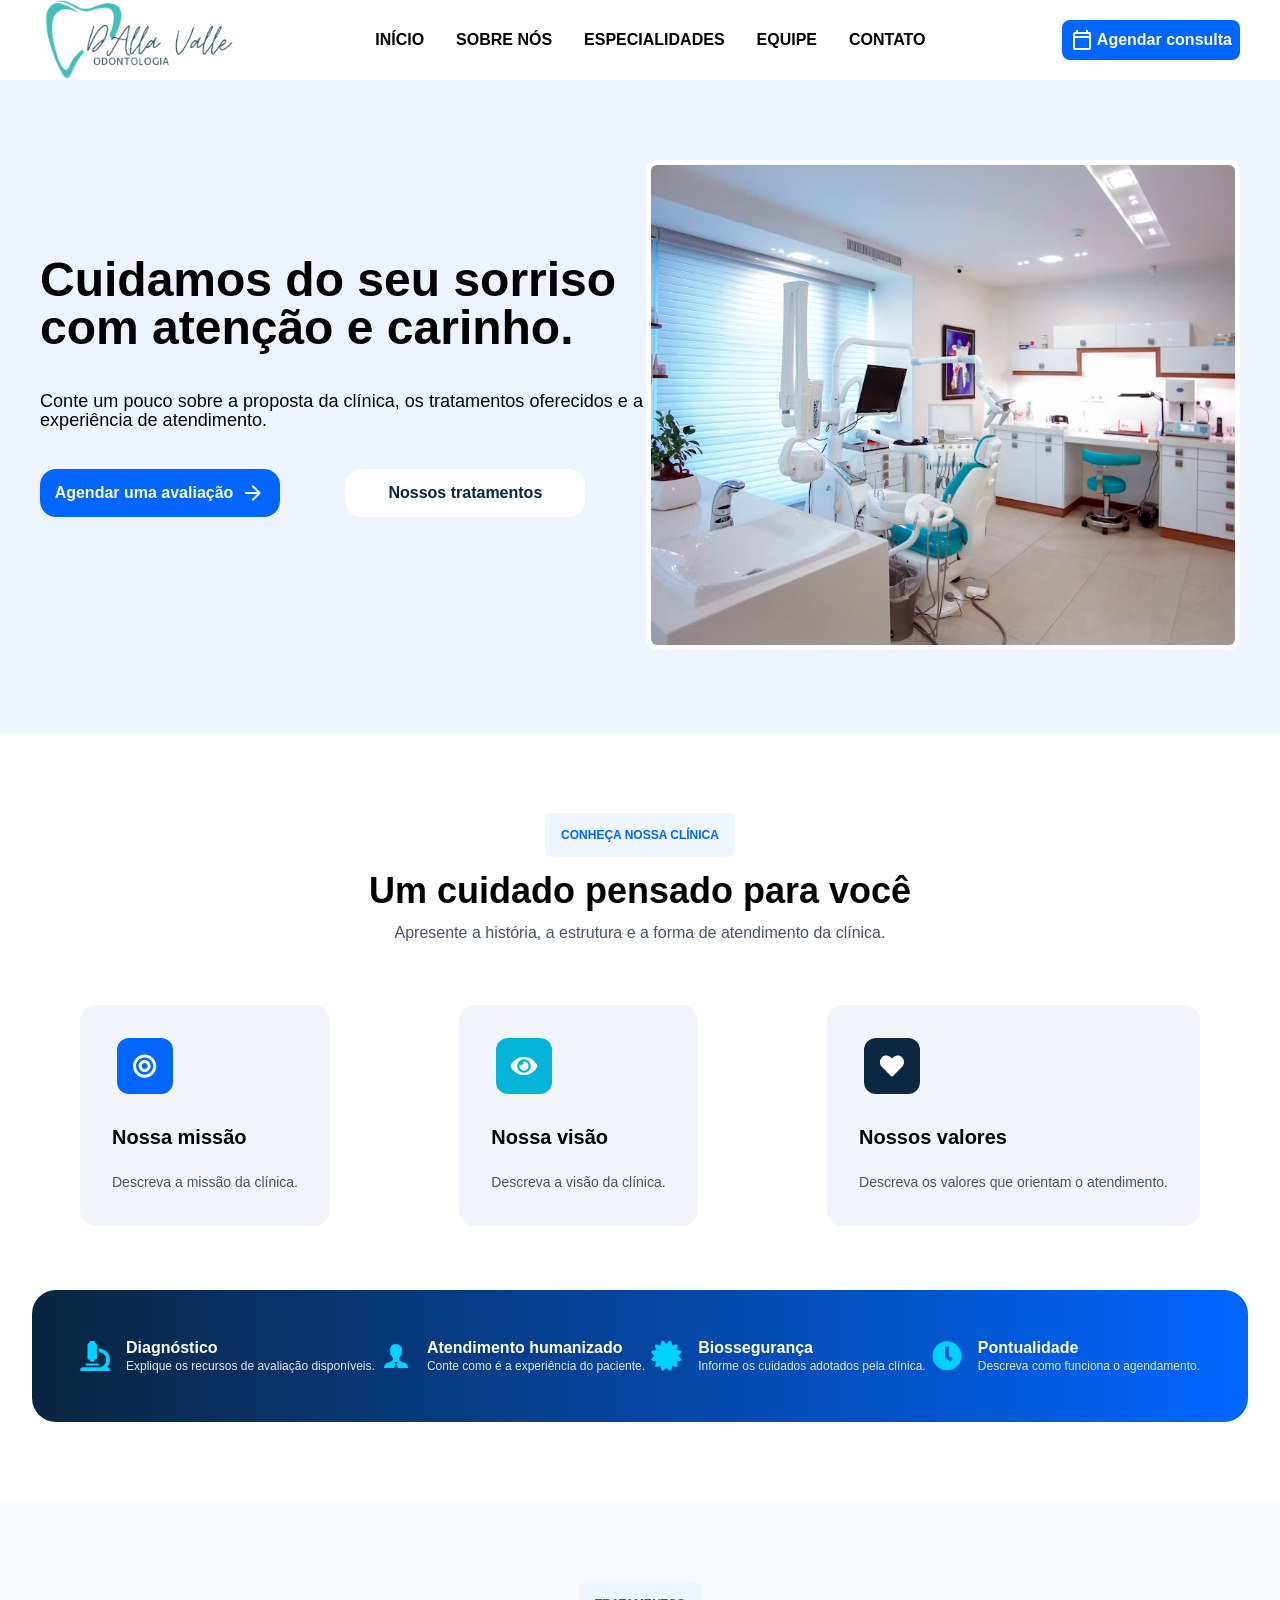
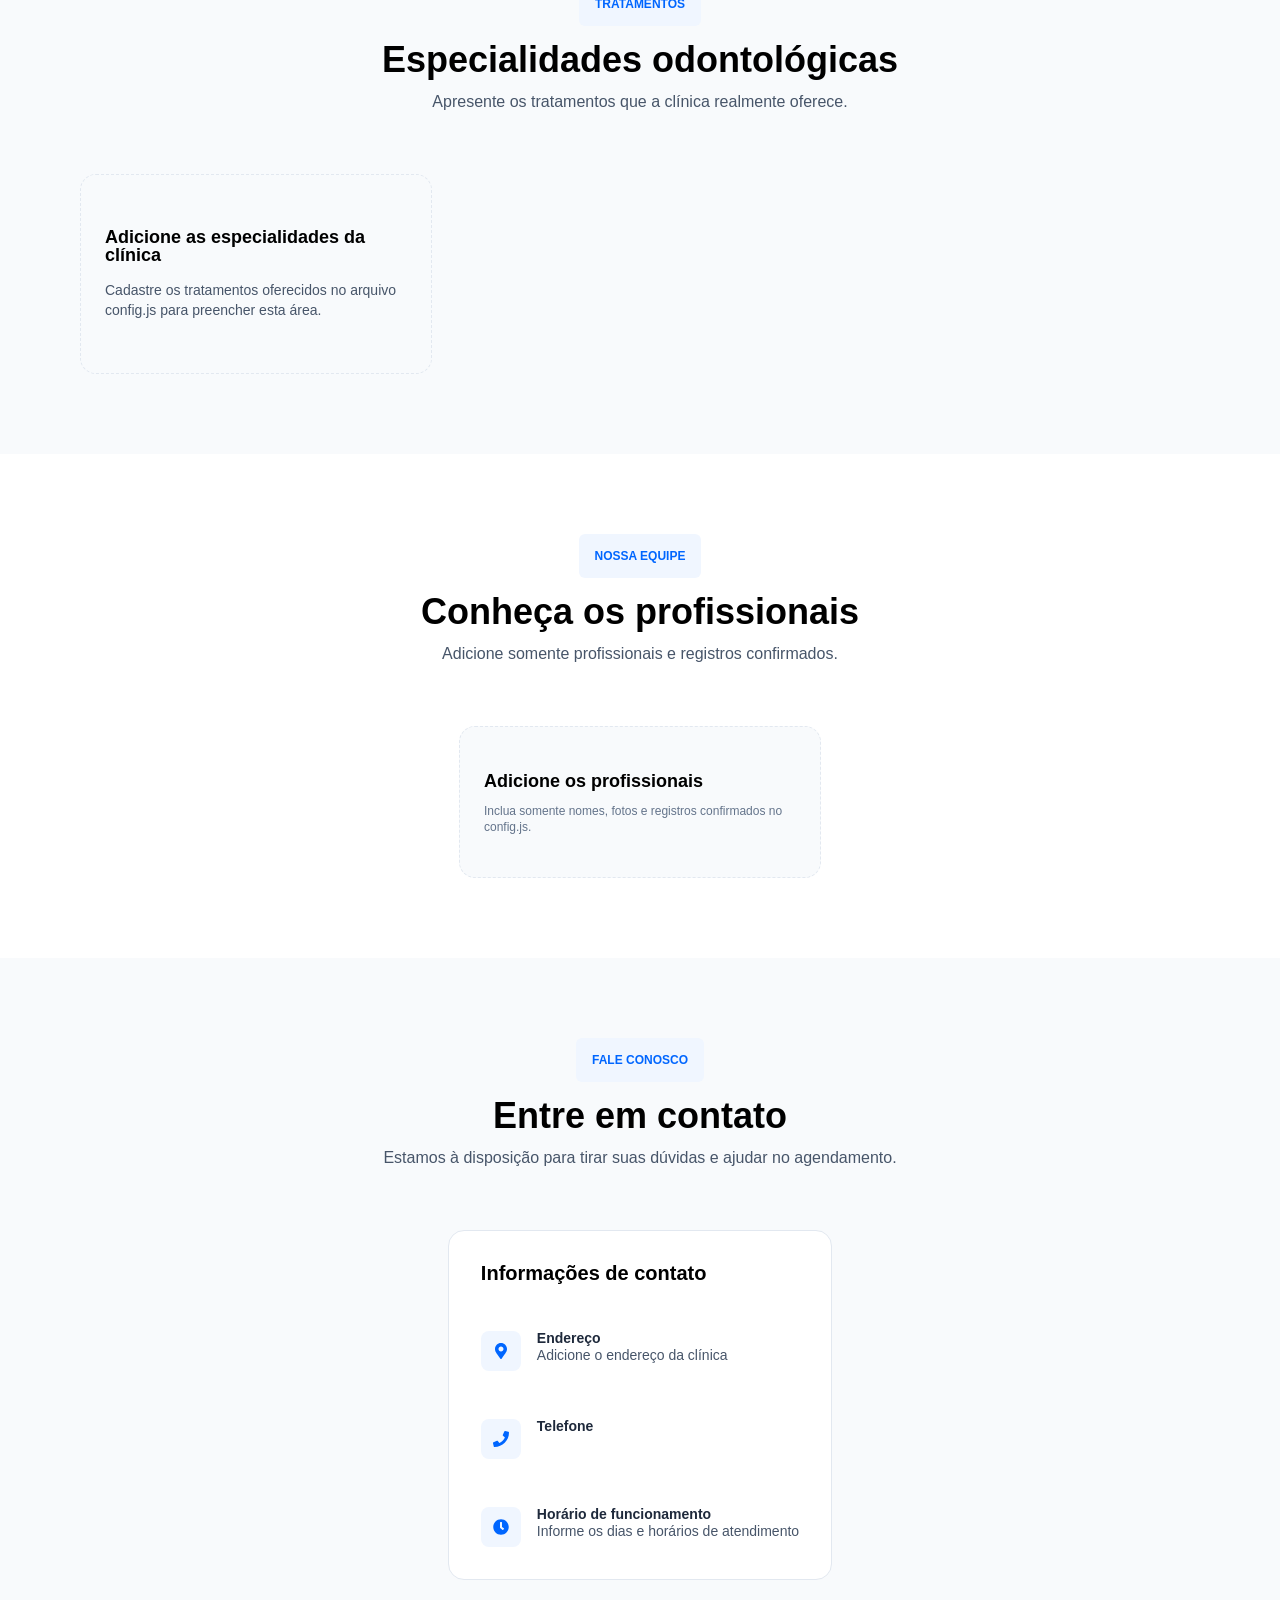
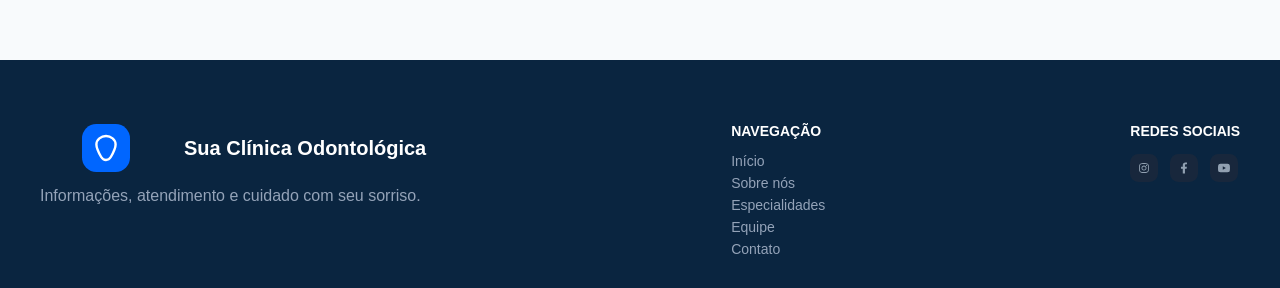
==== commit 0b0c3519: "Add files via upload novas funções para facilitar a alteração das paginas e criação do menu hamburgu" ====
--- a/index.html
+++ b/index.html
@@ -5,7 +5,6 @@
     <meta name="viewport" content="width=device-width, initial-scale=1.0">
     <link rel="stylesheet" href="css/reset.css">
     <link rel="stylesheet" href="css/style.css">
-    <link rel="stylesheet" href="css/inicio.css">
     <title>Carregando...</title>
 </head>
 <body>
@@ -14,17 +13,22 @@
             <div class="logo">
                 <a href="#inicio"><img id="logoHeader" src="img/logo.png" alt="logo"></a>
             </div>
-            <nav>
-                <a href="#inicio">início</a>
-                <a href="#sobre">sobre nós</a>
-                <a href="#especialidades">especialidades</a>
-                <a href="#equipe">equipe</a>
-                <a href="#contato">contato</a>
+            <button class="menuHamburguer" id="menuHamburguer" type="button" aria-label="Abrir menu" aria-expanded="false" aria-controls="menuPrincipal">
+                <span></span>
+                <span></span>
+                <span></span>
+            </button>
+            <nav id="menuPrincipal">
+                <a href="#inicio" data-nav="inicio">início</a>
+                <a href="#sobre" data-nav="sobre">sobre nós</a>
+                <a href="#especialidades" data-nav="especialidades">especialidades</a>
+                <a href="#equipe" data-nav="equipe">equipe</a>
+                <a href="#contato" data-nav="contato">contato</a>
             </nav>
             <div class="botaocta">
                 <a id="ctaHeader" href="#">
                     <svg xmlns="http://www.w3.org/2000/svg" height="24px" viewBox="0 -960 960 960" width="24px" fill="currentColor"><path d="M200-80q-33 0-56.5-23.5T120-160v-560q0-33 23.5-56.5T200-800h40v-80h80v80h320v-80h80v80h40q33 0 56.5 23.5T840-720v560q0 33-23.5 56.5T760-80H200Zm0-80h560v-400H200v400Zm0-480h560v-80H200v80Zm0 0v-80 80Z"/></svg>
-                    agendar consulta
+                    <span id="ctaHeaderTexto">Agendar consulta</span>
                 </a>
             </div>
         </div>
@@ -38,16 +42,12 @@
                     <h2 id="heroDescricao"></h2>
                     <div class="buttons">
                         <a href="#" id="button1">
-                            agendar a sua avaliação
+                            <span id="button1Texto">Agendar uma avaliação</span>
                             <svg xmlns="http://www.w3.org/2000/svg" height="24px" viewBox="0 -960 960 960" width="24px" fill="currentColor"><path d="M647-440H160v-80h487L423-744l57-56 320 320-320 320-57-56 224-224Z"/></svg>
                         </a>
                         <a href="#especialidades" id="button2">Nossos tratamentos</a>
                     </div>
-                    <div class="stats">
-                        <div class="info"><h3 id="statPacientes"></h3><p>Pacientes Satisfeitos</p></div>
-                        <div class="info"><h3 id="statAprovacao"></h3><p>Índice de Aprovação</p></div>
-                        <div class="info"><h3 id="statExperiencia"></h3><p>Anos de Experiência</p></div>
-                    </div>
+                    <div class="stats" id="statsContainer"></div>
                 </div>
                 <div id="imgInicio">
                     <img id="heroImagem" src="img/Dentista sorrindo e atendendo paciente.svg" alt="Clínica">
@@ -58,30 +58,21 @@
         <section class="sobre" id="sobre">
             <div class="containerSobre">
                 <div class="tituloSobre">
-                    <p style="font-size: 0.75rem; color: #0066FF; padding: 1rem; background-color: #F0F6FF; border-radius: 6px; font-weight: 700;">CONHEÇA NOSSA TRAJETÓRIA</p>
+                    <p class="sectionTag" id="sobreEtiqueta"></p>
                     <h2 id="sobreTitulo"></h2>
                     <p id="sobreDescricao" style="font-size: 1rem; color: #475569; text-align: center; font-weight: 400;"></p>
                 </div>
-                <div class="cartoesSobre">
-                    <div class="cartao"><img src="img/missao.svg" alt="missão"><h3>Nossa Missão</h3><p id="missao"></p></div>
-                    <div class="cartao"><img src="img/visao.svg" alt="visão"><h3>Nossa Visão</h3><p id="visao"></p></div>
-                    <div class="cartao"><img src="img/valor.svg" alt="valor"><h3>Nossos Valores</h3><p id="valores"></p></div>
-                </div>
-                <div class="beneficiosSobre">
-                    <div class="beneficio"><img src="img/diagnostico.svg" alt=""><div class="textoBeneficio"><h2>Diagnóstico 3D</h2><p>Exames digitais precisos sem<br>desconforto.</p></div></div>
-                    <div class="beneficio"><img src="img/humanizado.png" alt=""><div class="textoBeneficio"><h2>Atendimento Humanizado</h2><p>Foco total no conforto e calma do<br>paciente.</p></div></div>
-                    <div class="beneficio"><img src="img/biossegurança.svg" alt=""><div class="textoBeneficio"><h2>Biossegurança Rigorosa</h2><p>Esterilização e padrões<br>internacionais.</p></div></div>
-                    <div class="beneficio"><img src="img/pontualidade.svg" alt=""><div class="textoBeneficio"><h2>Pontualidade</h2><p>Respeito rigoroso aos horários<br>agendados.</p></div></div>
-                </div>
+                <div class="cartoesSobre" id="sobreCards"></div>
+                <div class="beneficiosSobre" id="beneficiosSobre"><div id="beneficiosLista"></div></div>
             </div>
         </section>
 
         <section class="containerEspecialidades" id="especialidades">
             <div class="containerSobre" style="display: flex; flex-direction: column; gap: 4rem;">
                 <div class="tituloEspecialidades">
-                    <p style="font-size: 0.75rem; color: #0066FF; padding: 1rem; background-color: #F0F6FF; border-radius: 6px; font-weight: 700;">TRATAMENTOS COMPLETOS</p>
-                    <h2>Especialidades Odontológicas</h2>
-                    <p style="font-size: 1rem; color: #475569; text-align: center; font-weight: 400;">Oferecemos tratamentos integrados utilizando os métodos mais modernos do mercado mundial.</p>
+                    <p class="sectionTag" id="especialidadesEtiqueta"></p>
+                    <h2 id="especialidadesTitulo"></h2>
+                    <p id="especialidadesDescricao" class="sectionDescription"></p>
                 </div>
                 <div class="especialidades" id="listaEspecialidades"></div>
             </div>
@@ -90,9 +81,9 @@
         <section class="equipe" id="equipe">
             <div class="containerEquipe">
                 <div class="tituloContainer">
-                    <p style="font-size: 0.75rem; color: #0066FF; padding: 1rem; background-color: #F0F6FF; border-radius: 6px; font-weight: 700;">ESPECIALISTAS RENOMADOS</p>
-                    <h2 style="font-size: 2.25rem; font-weight: 800;">Conheça Nossa Equipe Médica</h2>
-                    <p style="font-size: 1rem; color: #475569; text-align: center; font-weight: 400;">Profissionais altamente qualificados, em constante atualização internacional para cuidar de você.</p>
+                    <p class="sectionTag" id="equipeEtiqueta"></p>
+                    <h2 class="sectionTitle" id="equipeTitulo"></h2>
+                    <p class="sectionDescription" id="equipeDescricao"></p>
                 </div>
                 <div class="containerCartoesEquipe" id="listaEquipe"></div>
             </div>
@@ -101,16 +92,16 @@
         <section class="contato" id="contato">
             <div class="containerContato">
                 <div class="textoContato">
-                    <p style="font-size: 0.75rem; color: #0066FF; padding: 1rem; background-color: #F0F6FF; border-radius: 6px; font-weight: 700;">ATENDIMENTO PERSONALIZADO</p>
-                    <h2 style="font-size: 2.25rem; font-weight: 800;">Fale Conosco & Localização</h2>
-                    <p style="font-size: 1rem; color: #475569; text-align: center; font-weight: 400;">Estamos prontos para atendê-lo. Envie uma mensagem ou venha nos fazer uma visita.</p>
+                    <p class="sectionTag" id="contatoEtiqueta"></p>
+                    <h2 class="sectionTitle" id="contatoTitulo"></h2>
+                    <p class="sectionDescription" id="contatoDescricao"></p>
                 </div>
                 <div class="containerLocalizacao">
                     <div class="infoLocalizacao">
-                        <h3>Informações de Contato</h3>
-                        <div class="cardLocalizacao"><img src="img/localizacao.svg" alt="Localização"><div class="textoLocalizacao"><h4>Endereço</h4><p id="endereco"></p></div></div>
-                        <div class="cardLocalizacao"><img src="img/telefone.svg" alt="Telefone"><div class="textoLocalizacao"><h4>Telefones</h4><p id="telefone"></p></div></div>
-                        <div class="cardLocalizacao"><img src="img/horario.svg" alt="Horário"><div class="textoLocalizacao"><h4>Horário de Funcionamento</h4><p id="horario"></p></div></div>
+                        <h3 id="contatoInformacoes"></h3>
+                        <div class="cardLocalizacao"><img src="img/localizacao.svg" alt="Localização"><div class="textoLocalizacao"><h4 id="enderecoLabel"></h4><p id="endereco"></p></div></div>
+                        <div class="cardLocalizacao"><img src="img/telefone.svg" alt="Telefone"><div class="textoLocalizacao"><h4 id="telefoneLabel"></h4><p id="telefone"></p></div></div>
+                        <div class="cardLocalizacao"><img src="img/horario.svg" alt="Horário"><div class="textoLocalizacao"><h4 id="horarioLabel"></h4><p id="horario"></p></div></div>
                     </div>
                     <iframe id="mapa" width="600" height="450" style="border:0;" allowfullscreen="" loading="lazy" referrerpolicy="strict-origin-when-cross-origin"></iframe>
                 </div>
@@ -122,7 +113,7 @@
         <section id="containerFooter">
             <div class="divFooter divNone">
                 <div class="tituloFooter">
-                    <img src="img/logoFooter.svg" alt="Logo">
+                    <img id="logoFooter" src="img/logoFooter.svg" alt="Logo da clínica">
                     <h3 id="footerNome" style="font-size: 1.25rem; font-weight: 800;"></h3>
                 </div>
                 <p id="footerDescricao" style="color: #94A3B8;"></p>
@@ -130,7 +121,7 @@
             <div class="divFooter">
                 <h4>NAVEGAÇÃO</h4>
                 <nav class="navFooter">
-                    <a href="#inicio">Início</a><a href="#sobre">Sobre Nós</a><a href="#especialidades">Especialidades</a><a href="#equipe">Equipe Médica</a><a href="#contato">Contato</a>
+                    <a href="#inicio" data-nav="inicio">Início</a><a href="#sobre" data-nav="sobre">Sobre Nós</a><a href="#especialidades" data-nav="especialidades">Especialidades</a><a href="#equipe" data-nav="equipe">Equipe</a><a href="#contato" data-nav="contato">Contato</a>
                 </nav>
             </div>
             <div class="divFooter">
--- a/css/style.css
+++ b/css/style.css
@@ -1,3 +1,15 @@
+/* Cores personalizáveis pelo config.js */
+:root {
+    --cor-principal: #0066FF;
+    --cor-secundaria: #0A2540;
+    --cor-destaque: #EEF4FE;
+    --cor-fundo-botao: #F0F6FF;
+}
+[hidden] { display: none !important; }
+.sectionTag { font-size: .75rem; color: var(--cor-principal); padding: 1rem; background-color: var(--cor-fundo-botao); border-radius: 6px; font-weight: 700; }
+.sectionDescription { font-size: 1rem; color: #475569; text-align: center; font-weight: 400; }
+.sectionTitle { font-size: 2.25rem; font-weight: 800; }
+#beneficiosLista { display: contents; }
 
 /*fontes*/
 @import url('https://fonts.googleapis.com/css2?family=Inter:ital,opsz,wght@0,14..32,100..900;1,14..32,100..900&display=swap');
@@ -45,7 +57,7 @@
 }
 header nav a:hover{
     transform: scale(1.1);
-    color: #0066FF;
+    color: var(--cor-principal);
 }
 
 header .botaocta a{
@@ -55,7 +67,7 @@
     gap: 0.2rem;
     color: black;
     text-decoration: none;
-    background-color: #0066FF;
+    background-color: var(--cor-principal);
     padding: 0.5rem;
     border-radius: 0.5rem;
     color: white;
@@ -71,7 +83,7 @@
     font-family: "Inter", sans-serif;
     font-optical-sizing: auto;
     font-style: normal;
-    background-color: #EEF4FE;
+    background-color: var(--cor-destaque);
     display: flex;
     justify-content: center;
     align-items: center;
@@ -115,7 +127,7 @@
     transition: 0.3s;
 }
 main .inicio .buttons #button1{
-    background-color: #0066FF;
+    background-color: var(--cor-principal);
     color: #fff;
     border-radius: 1rem;
     display: flex;
@@ -129,14 +141,14 @@
 }
 main .inicio .buttons #button2{
     background-color: #FFFFFF;
-    color: #0A2540;
+    color: var(--cor-secundaria);
     border-radius: 1rem;
     display: flex;
     justify-content: center;
 }
 main .inicio .buttons #button2:hover{
     background-color: #8d8d8d;
-    color: #0A2540;
+    color: var(--cor-secundaria);
     transform: scale(1.05);
 }
 
@@ -225,7 +237,7 @@
     justify-content: space-between;
     width: 100%;
     align-items: center;
-    background: #0A2540;
+    background: var(--cor-secundaria);
     padding: 3rem;
     border-radius: 1.5rem;
     background: linear-gradient(90deg,rgba(10, 37, 64, 1) 0%, rgba(0, 102, 255, 1) 100%);
@@ -305,9 +317,9 @@
     display: flex;
     align-items: center;
     justify-content: center;
-    background-color: #F0F6FF;
+    background-color: var(--cor-fundo-botao);
     border-radius: 0.5rem;
-    color: #0066FF;
+    color: var(--cor-principal);
     text-decoration: none;
     padding: 10px 0px;
     font-size: 0.875rem;
@@ -366,7 +378,7 @@
 main .equipe .containerEquipe .containerCartoesEquipe .cartaoEquipe .espacoEquipe .cro{
     font-size: 0.75rem;
     font-weight: 600;
-    color: #0066FF;
+    color: var(--cor-principal);
     line-height: 1.333;
 }
 main .equipe .containerEquipe .containerCartoesEquipe .cartaoEquipe .especialidadeEquipe{
@@ -446,7 +458,7 @@
 }
 
 footer{
-    background-color: #0A2540;
+    background-color: var(--cor-secundaria);
     display: flex;
     justify-content: center;
     align-items: center;
@@ -824,3 +836,146 @@
 
 } /* <--- Esse fechamento de chave encerra a Media Query */
 
+
+/* Ajustes dos componentes criados dinamicamente */
+#beneficiosLista { display: contents; }
+.cartaoEspecialidades img { max-width: 64px; max-height: 64px; object-fit: contain; }
+.cartaoEquipe .fotoEquipe { width: 278px; max-width: 100%; object-fit: cover; }
+@media (max-width: 768px) {
+    #sobreCards, #beneficiosLista { display: flex; flex-direction: column; gap: 1rem; width: 100%; }
+    .cartaoEquipe { max-width: 100%; }
+    .sectionTitle { text-align: center; }
+}
+
+
+/* Ajustes da revisão 03: elementos de demonstração sem dados cadastrados. */
+[hidden] { display: none !important; }
+footer .tituloFooter > img {
+    width: 132px;
+    max-width: 132px;
+    height: 48px;
+    max-height: 48px;
+    object-fit: contain;
+    flex: 0 0 auto;
+}
+.redesSociaisFooter {
+    display: flex;
+    align-items: center;
+    gap: 0.75rem;
+}
+.redesSociaisFooter img {
+    display: block;
+    width: 28px;
+    height: 28px;
+    object-fit: contain;
+}
+.redesSociaisFooter a[aria-disabled="true"] {
+    cursor: default;
+    opacity: 0.7;
+}
+.estadoVazio {
+    min-height: 150px;
+    justify-content: center !important;
+    border-style: dashed !important;
+    background: #f8fafc !important;
+}
+.estadoVazioEquipe {
+    min-width: min(100%, 280px);
+    max-width: 360px;
+    min-height: 150px;
+    justify-content: center;
+    border-style: dashed !important;
+}
+
+
+/* Menu hamburguer responsivo (Revisão 04) */
+.menuHamburguer {
+    display: none;
+    width: 44px;
+    height: 44px;
+    padding: 10px;
+    border: 0;
+    border-radius: 8px;
+    background: transparent;
+    cursor: pointer;
+    align-items: center;
+    justify-content: center;
+    flex-direction: column;
+    gap: 5px;
+}
+.menuHamburguer span {
+    display: block;
+    width: 24px;
+    height: 2px;
+    border-radius: 2px;
+    background: var(--cor-secundaria);
+    transition: transform .2s ease, opacity .2s ease;
+}
+.menuHamburguer.ativo span:nth-child(1) { transform: translateY(7px) rotate(45deg); }
+.menuHamburguer.ativo span:nth-child(2) { opacity: 0; }
+.menuHamburguer.ativo span:nth-child(3) { transform: translateY(-7px) rotate(-45deg); }
+
+@media (max-width: 768px) {
+    header {
+        position: relative;
+        z-index: 1000;
+        min-height: 76px;
+        height: auto;
+        padding: .5rem 1rem;
+    }
+    header .containerHeader {
+        position: relative;
+        flex-direction: row;
+        flex-wrap: wrap;
+        align-items: center;
+        justify-content: space-between;
+        gap: .5rem;
+    }
+    header .logo img { height: 64px; max-width: 150px; object-fit: contain; }
+    .menuHamburguer { display: flex; order: 3; margin-left: auto; }
+    header nav#menuPrincipal {
+        display: none;
+        position: absolute;
+        top: calc(100% + 8px);
+        left: 0;
+        right: 0;
+        z-index: 1001;
+        flex-direction: column;
+        align-items: stretch;
+        gap: 0;
+        padding: .5rem;
+        background: #fff;
+        border: 1px solid #e2e8f0;
+        border-radius: 12px;
+        box-shadow: 0 12px 28px rgba(15, 23, 42, .14);
+    }
+    header nav#menuPrincipal.menuAberto { display: flex; }
+    header nav#menuPrincipal a {
+        display: block;
+        padding: .9rem 1rem;
+        border-radius: 8px;
+        font-size: 1rem;
+    }
+    header nav#menuPrincipal a:hover {
+        transform: none;
+        background: var(--cor-destaque);
+    }
+    header .botaocta {
+        order: 2;
+        width: auto;
+        margin-left: auto;
+    }
+    header .botaocta a {
+        width: auto;
+        padding: .65rem .75rem;
+        font-size: .85rem;
+        white-space: nowrap;
+    }
+    header .botaocta svg { width: 19px; height: 19px; }
+}
+
+@media (max-width: 380px) {
+    header .logo img { max-width: 112px; height: 56px; }
+    header .botaocta a { font-size: .75rem; padding: .55rem .6rem; }
+    header .botaocta svg { display: none; }
+}
